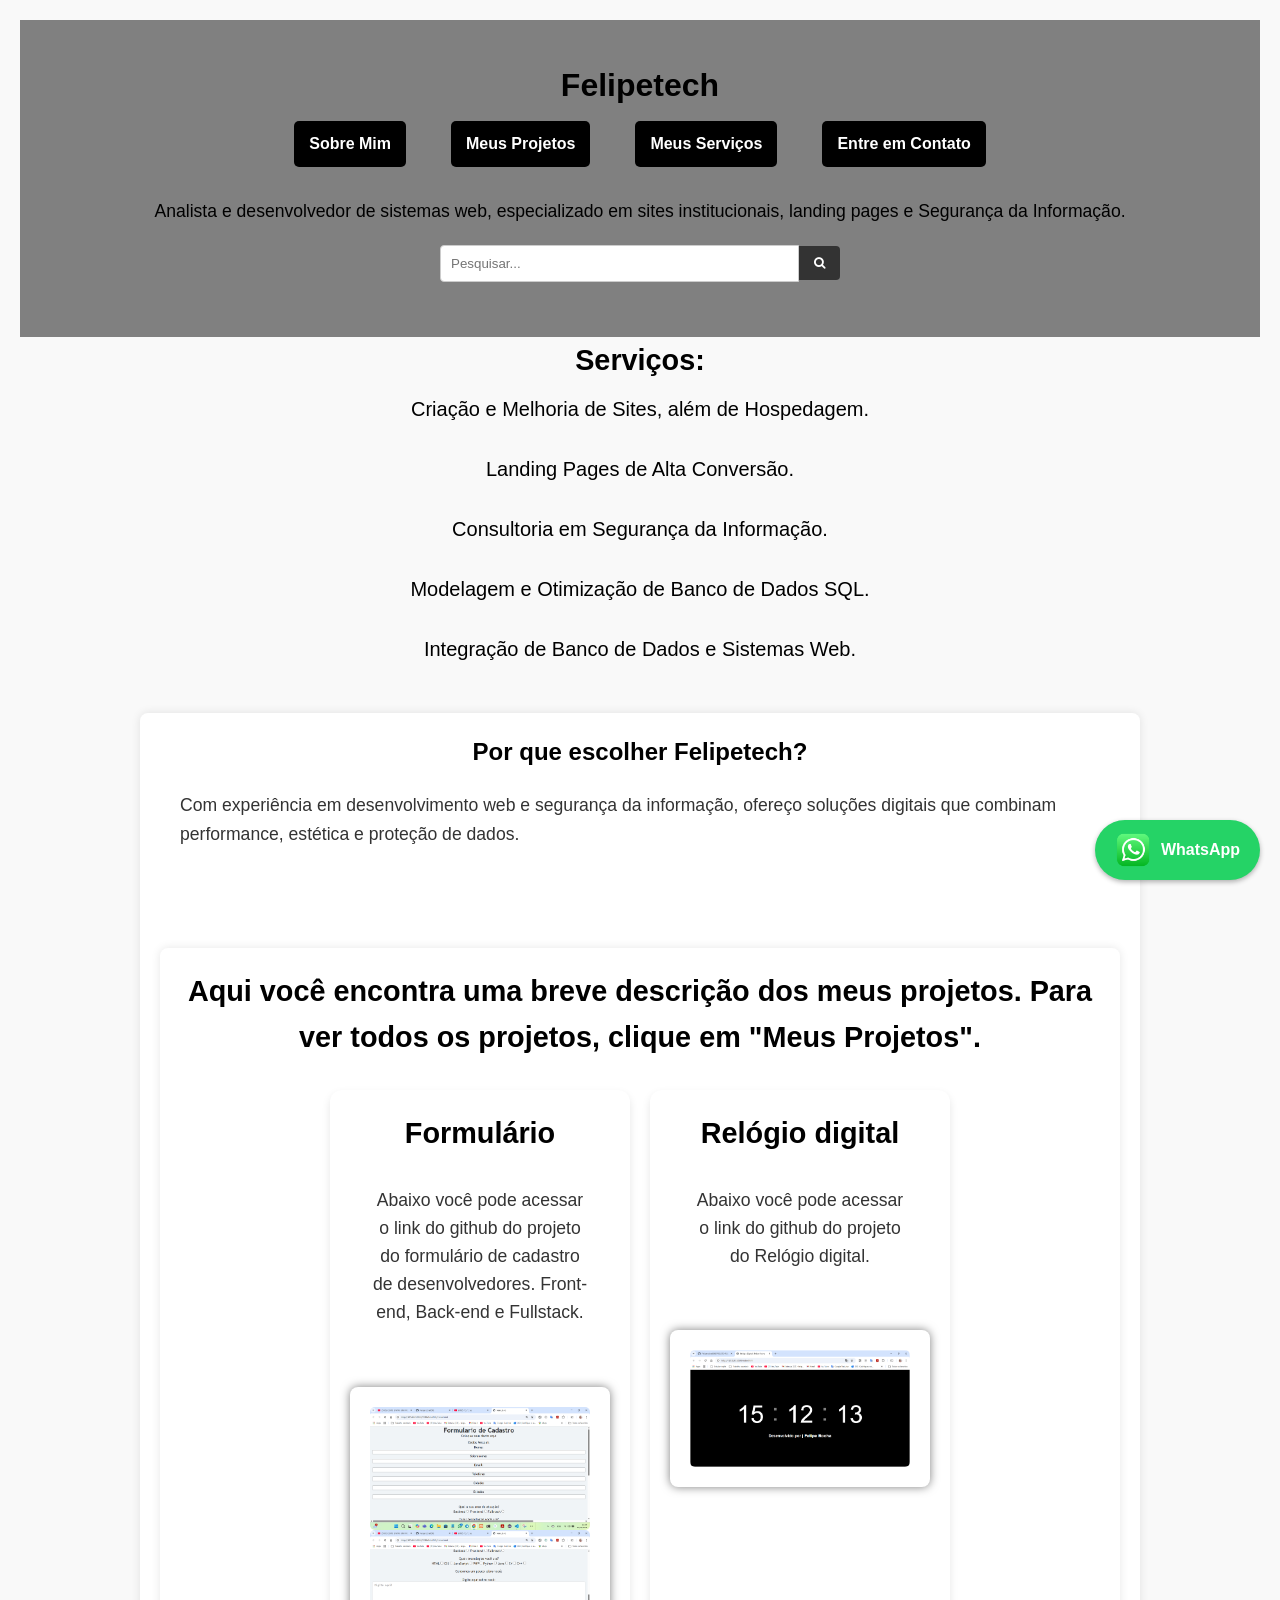
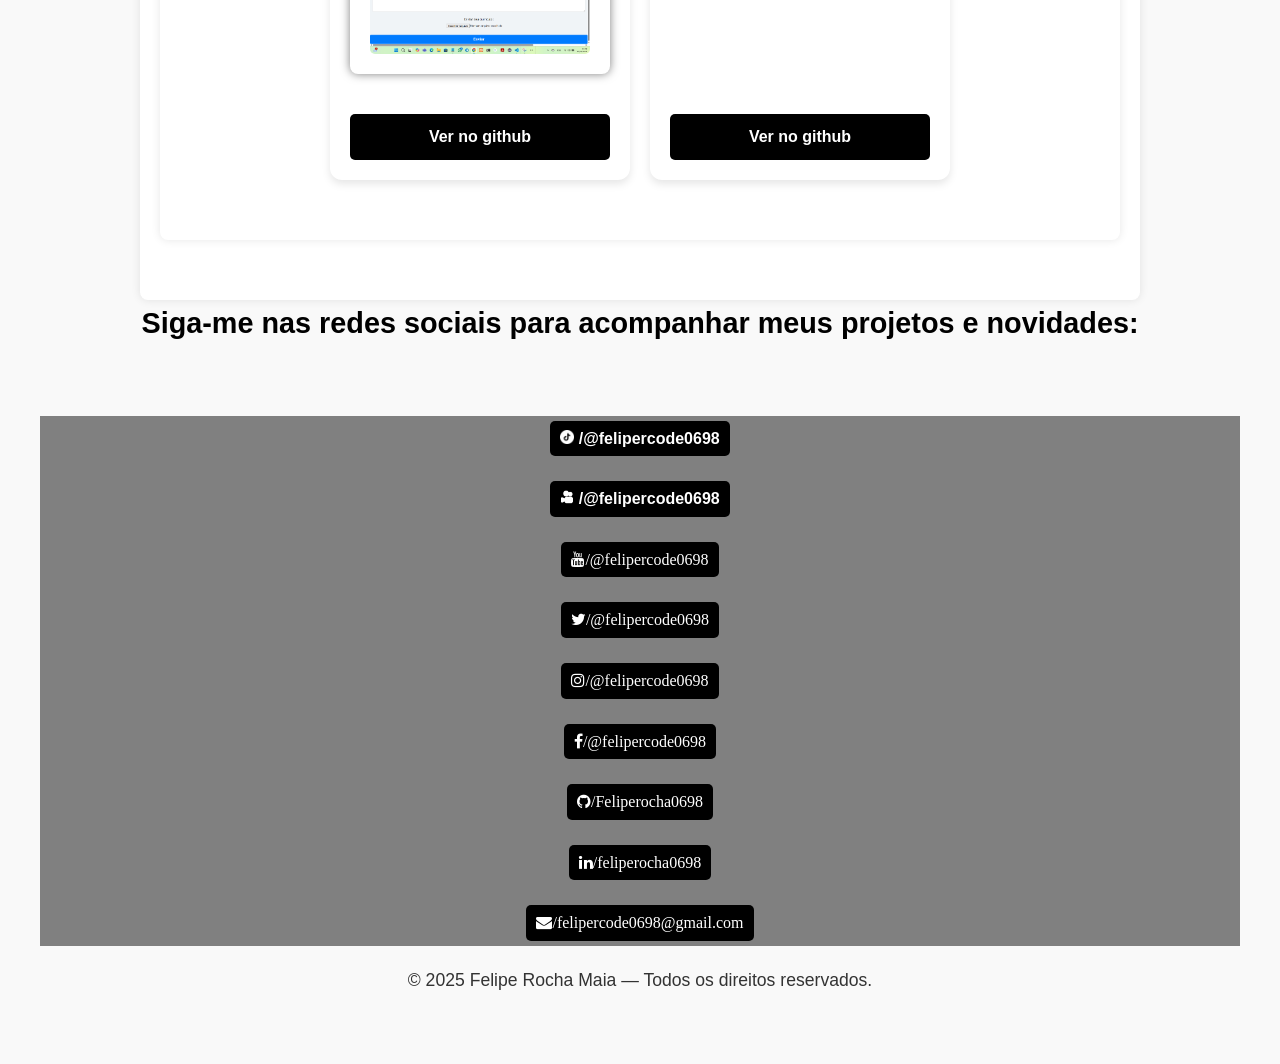
==== index.html @ bf3f74cf "first commit" ====
<!DOCTYPE html>
<html lang="pt-br">
<head>
    <meta charset="UTF-8">
    <meta name="viewport" content="width=device-width, initial-scale=1.0">
    <meta http-equiv="X-UA-Compatible" content="ie=edge">
    <meta name="description" content="Meu nome é Felipe Rocha Maia. Sou graduado em ADS e pós-graduado em segurança da informação, pela Uniasselvi. Aqui você pode entrar em contato comigo de diversas maneiras. Crio a identidade da sua empresa também desenvolvo landing pages para divulgar seus produtos!">
    <meta name="author" content="Felipe Rocha Maia">
    <link rel="stylesheet" href="assets/css/reset.css">
    <link rel="stylesheet" href="assets/css/style.css">
    <link rel="stylesheet" href="assets/css/media_queries.css">
    <link rel="stylesheet" href="https://cdnjs.cloudflare.com/ajax/libs/font-awesome/4.7.0/css/font-awesome.min.css">
    <link rel="stylesheet" href="https://cdn-uicons.flaticon.com/uicons-solid-rounded/css/uicons-solid-rounded.css">
    <title>Página Principal</title>
</head>
<body>
    <header class="header">
        <h1 class="titulo-principal">Felipetech</h1>
        <nav aria-label="menu-navegação" class="menu-navegacao">
            <ul class="lista-navegacao">
                <li class="links-navegacao"><a class="botao-link" href="sobre-mim.html">Sobre Mim</a></li>
                <li class="links-navegacao"><a class="botao-link" href="portfolio.html">Meus Projetos</a></li>
                <li class="links-navegacao"><a class="botao-link" href="servicos.html">Meus Serviços</a></li>
                <li class="links-navegacao"><a class="botao-link" href="contato.html">Entre em Contato</a></li>
            </ul>
        </nav>
        <p class="paragrafo">Analista e desenvolvedor de sistemas web, especializado em sites institucionais, landing pages e Segurança da Informação.</p>
        <form class="barra-pesquisa">
            <input type="text" class="campo-pesquisa" placeholder="Pesquisar...">
            <button type="submit" aria-label="Pesquisar">
                <i class="fa fa-search"></i>
            </button>
        </form>
        <div class="resultados-pesquisa"></div>
    </header>
    <section class="servicos">
        <h2 class="subtitulo">
            Serviços:
        </h2>
        <ul class="lista-servicos">
            <li class="servicos servico1">Criação e Melhoria de Sites, além de Hospedagem.</li>
            <li class="servicos servico2">Landing Pages de Alta Conversão.</li>
            <li class="servicos servico3">Consultoria em Segurança da Informação.</li>
            <li class="servicos servico4">Modelagem e Otimização de Banco de Dados SQL.</li>
            <li class="servicos servico5">Integração de Banco de Dados e Sistemas Web.</li>
        </ul>
    </section>
    <main class="conteudo-principal">
        <section class="destaque">
            <h2 class="subtitulo">
                Por que escolher Felipetech?
            </h2>
            <p class="paragrafo">Com experiência em desenvolvimento web e segurança da informação, ofereço soluções digitais que combinam performance, estética e proteção de dados.</p>
        </section>
        <section class="projetos">
            <h2 class="subtitulo">
                Aqui você encontra uma breve descrição dos meus projetos. Para ver todos os projetos, clique em "Meus Projetos".
            </h2>
            <article class="projeto cartao">
                <h3 class="subtitulo">
                    Formulário
                </h3>
                <p class="paragrafo">
                    Abaixo você pode acessar o link do github do projeto do formulário de cadastro de desenvolvedores. Front-end, Back-end e Fullstack.
                </p>
                <figure class="imagens">
                    <img src="img/FORMULARIO-1.png" alt="Imagem do formulário de cadastro de desenvolvedores">
                    <img src="img/FORMULARIO-2.png" alt="Imagem do formulário de cadastro de desenvolvedores">
                </figure>
                <a class="botao-link" href="https://github.com/Feliperocha0698/projetosfreelancer1/tree/main/FORMULARIO" target="_blank">Ver no github</a>
            </article>
            <article class="projeto cartao">
                <h3 class="subtitulo">
                    Relógio digital
                </h3>
                <p class="paragrafo">
                    Abaixo você pode acessar o link do github do projeto do Relógio digital.
            </p>
            <figure class="imagens">
                <img src="img/RELOGIO-DIGITAL.png" alt="Imagem do Relógio digital">
            </figure>
            <a class="botao-link" href="https://github.com/Feliperocha0698/PROJETO-RELOGIO-DIGITAL" target="_blank">Ver no github</a>
            </article>
        </section>
    </main>
    <section>
        <h3 class="subtitulo">
             Siga-me nas redes sociais para acompanhar meus projetos e novidades:
        </h3>
    </section>
    <footer class="rodape">
        <nav aria-label="Redes Sociais" class="links-rodape">
        <ul class="lista-rodape">
                <li class="links-redes-sociais">
                    <a href="https://www.tiktok.com/@felipercode0698" target="_blank" class="botao-link-rodape">
                        <img src="img/icons/tiktok.png" alt="TikTok" class="icone-tiktok" width="14">
                        /@felipercode0698
                    </a>
                </li>
                <li class="redes">
                    <a href="https://www.kwai.com/@felipercode0698" target="_blank" class="botao-link-rodape">
                    <img src="img/icons/kwai.png" alt="Kwai" class="icone-kwai" width="14">
                        /@felipercode0698
                    </a>
                </li>
                <li class="redes">
                    <a href="https://www.youtube.com/@felipercode0698" target="_blank" class="botao-link-rodape">
                        <i class="fa fa-youtube">/@felipercode0698</i>
                    </a>
                </li>
                <li class="redes">
                    <a href="https://x.com/@felipercode0698" target="_blank" class="botao-link-rodape">
                        <i class="fa fa-twitter">/@felipercode0698</i>
                    </a>
                </li>
                <li class="redes">
                    <a href="https://www.instagram.com/felipercode0698/" target="_blank" class="botao-link-rodape">
                        <i class="fa fa-instagram">/@felipercode0698</i>
                    </a>
                </li>
                <li class="redes">
                    <a href="https://www.facebook.com/felipercode0698" target="_blank" class="botao-link-rodape">
                        <i class="fa fa-facebook">/@felipercode0698</i>
                    </a>
                </li>
                <li class="redes">
                    <a href="https://github.com/Feliperocha0698" target="_blank" class="botao-link-rodape">
                        <i class="fa fa-github">/Feliperocha0698</i>
                    </a>
                </li>
                <li class="redes">
                    <a href="https://www.linkedin.com/in/feliperocha0698/" target="_blank" class="botao-link-rodape">
                        <i class="fa fa-linkedin">/feliperocha0698</i>
                    </a>
                </li>
                <li class="redes">
                    <a href="https://mail.google.com/mail/?view=cm&fs=1&to=felipercode0698@gmail.com" target="_blank" class="botao-link-rodape">
                        <i class="fa fa-envelope">/felipercode0698@gmail.com</i>
                    </a>
                </li>
            </ul>
        </nav>
        <a href="https://wa.me/5571996345224?text=Ol%C3%A1%20Felipe" class="whatsapp-fixo" target="_blank" aria-label="whatsapp" title="Fale comigo no WhatsApp">
            <img src="img/icons/whatsapp.png" alt="WhatsApp" class="icone-whatsapp">
            <span class="texto-whatsapp">WhatsApp</span>
        </a>
        <p class="paragrafo ativo">© 2025 Felipe Rocha Maia — Todos os direitos reservados.</p>
    </footer>
    <script src="./js/script.js"></script>
    <script src="./js/pesquisa.js"></script>
</body>
</html>
---- assets/css/style.css ----
/* CONFIG TIPOGRIA E CORES BASE */
body{
    font-family: 'Segoe UI', sans-serif;
    font-size: 16px;
    line-height: 1.6;
    color: #333;
    background-color: #f9f9f9;
    padding: 20px;
}

/* CONFIG CABEÇALHO */
.header{
    background: gray;
    text-align: center;
    padding: 40px 20px;
    color: black;
}

/* CONFIG TITULO PRINCIPAL */
.titulo-principal{
    font-size: 2.5rem;
    margin-bottom: 10px;
}

/* CONFIG BARRA DE PESQUISA */
.barra-pesquisa{
    display: flex;
    justify-content: center;
    align-items: center;
    max-width: 400px;
    margin: 15px auto;
    position: relative;
}

/* CONFIG CAMPO DE PESQUISA */
.campo-pesquisa{
    flex: 1;
    padding: 10px;
    border: 1px solid #ccc;
    border-radius: 4px 0 0 4px;
    outline: none;
}
.barra-pesquisa button{
    padding: 10px 15px;
    border: none;
    background-color: #333;
    color: white;
    border-radius: 0 4px 4px 0;
    cursor: pointer;
    font-size: 12px;
}
.barra-pesquisa button:hover{
    background-color: #555;
}

/* CONFIG PARAGRÁFO */
.paragrafo{
    font-size: 1.1rem;
    margin: 20px;
}

/* CONFIG MENU NAVEGAÇÃO */
.menu-navegacao{
    margin-bottom: 30px;
}

/* CONFIG LISTA MENU NAVEGAÇÃO */
.lista-navegacao{
    list-style: none;
    display: flex;
    justify-content: center;
    gap: 15px;
    flex-wrap: wrap;
    align-items: center;
}

/* CONFIG BOTÃO LINK */
.botao-link{
    display: block;
    text-align: center;
    text-decoration: none;
    color: white;
    font-weight: bold;
    background-color: black;
    padding: 10px 15px;
    border-radius: 5px;
    transition: background-color 0.3s ease;
}

/* CONFIG BOTÃO LINK HOVER */
.botao-link:hover{
    background-color: yellow;
    color: black;
}

/* CONFIG BOTÃO LINK RODAPE */
.botao-link-rodape{
    display: inline-block;
    text-align: center;
    background-color: black;
    text-decoration: none;
    color: white;
    font-weight: bold;
    padding: 5px 10px;
    border-radius: 5px;
    transition: background-color 0.3s ease;
}
/* CONFIG BOTÃO LINK RODAPE HOVER */
.botao-link-rodape:hover{
    background-color: yellow;
    color: black;
}
/* CONFIG ICONES TIKTOK/KWAI */
.icone-tiktok,
.icone-kwai {
  filter: brightness(0) invert(1);
  transition: filter 0.3s ease;
}

/* CONFIG ICONES TIKTOK/KWAI HOVER */
.botao-link-rodape:hover .icone-tiktok,
.botao-link-rodape:hover .icone-kwai {
  filter: none;
}
/* CONFIG FOOTER */
/* CONFIG CONTEUDO PRINCIPAL */
.conteudo-principal{
    max-width: 1000px;
    margin: 0 auto;
    padding: 20px;
    background-color: white;
    border-radius: 8px;
    box-shadow: 0 0 10px rgba(0, 0, 0, 0.1);
}

/* CONFIG SECOES DE PROJETOS, SERVIÇOS E CONTATO */
.projeto, .servico, .contato{
    margin-bottom: 40px;
}

.projetos{
    display: flex;
    flex-wrap: wrap;
    gap: 20px;
    justify-content: center;
    max-width: 1000px;
    margin: 40px auto;
    padding: 20px;
    background-color: white;
    border-radius: 8px;
    box-shadow: 0 0 10px rgba(0, 0, 0, 0.1);
}

/* CONFIG CARTÃO DE PROJETO */
.cartao{
    display: flex;
    flex-direction: column;
    justify-content: space-between;
    background-color: #fff;
    border-radius: 12px;
    box-shadow: 0 4px 8px rgba(0, 0, 0, 0.1);
    padding: 20px;
    max-width: 300px;
    cursor: pointer;
    flex: 1 1 280px;
    text-align: center;
    transition: transform 0.3s ease;
}

.cartao:hover{
    transform: translateY(-5px);
}

.cartao a{
    margin-top: auto;
}

/* CONFIG IMAGENS */
.imagens{
    display: flex;
    flex-direction: column;
    align-items: center;
    margin: 40px auto;
    max-width: 1000px;
    padding: 20px;
    background-color: white;
    border-radius: 8px;
    box-shadow: 0 0 10px rgba(0, 0, 0, 0.5);
}

.imagens img{
    max-width: 100%;
    height: auto;
    border-radius: 5px;
    display: block;
}

/* CONFIG IMAGENS LEGENDA */
.imagens figcaption{
    font-size: 0.9rem;
    color: #666;
    text-align: center;
}

.imagens img:hover{
    transform: scale(1.02);
    transition: transform 0.3s ease;
}

/* CONFIG MINHA FOTO */
.foto-container{
    display: flex;
    flex-direction: column;
    align-items: center;
    margin: 40px auto;
    padding: 20px;
    background-color: white;
    border-radius: 10px;
    box-shadow: 0 0 10px rgba(0, 0, 0, 0.5);
    max-width: 600px;
}

.foto-perfil{
    width: 200px;
    height: auto;
    border-radius: 50%;
    box-shadow: 0 4px 8px rgba(0, 0, 0, 0.1);
    display: block;
}

.foto-container figcaption{
    margin-top: 15px;
    font-size: 1rem;
    color: #666;
    text-align: center;
}

/* CONFIG SUBTITULOS */
.subtitulo{
    font-size: 1.8rem;
    margin-bottom: 10px;
    color: black;
    text-align: center;
}

/* CONFIG LISTA SERVIÇOS */
.lista-servicos{
    list-style: none;
    padding: 0;
    margin: 0;
    gap: 20px;
    display: flex;
    flex-direction: column;
    align-items: center;
    justify-content: center;
    text-align: center;
}
/* CONFIG LISTA SERVIÇOS LI */
.lista-servicos li{
    margin-bottom: 8px;
    font-size: 1rem;
    color: black;
}

/* CONFIG FORMULARIO DE CONTANTO */
.form-contato{
    display: flex;
    flex-direction: column;
    gap: 15px;
    max-width: 600px;
    margin: 0 auto;
}

/* CONFIG INPUT FORMULARIO CONTATO INPUT, FORM CONTATO, TEXTAREA */
.form-contato input, .form-contato textarea{
    padding: 10px;
    border: 1px solid #ccc;
    border-radius: 5px;
    font-size: 1rem;
    width: 100%;
}

/* CONFIG BOTAO FORMULARIO CONTATO */
.botao-enviar{
    background-color: black;
    color: white;
    padding: 12px 15px;
    border: none;
    border-radius: 5px;
    cursor: pointer;
    transition: background-color 0.3s ease;
    font-size: 1rem;
}

/* BOTAO ENVIAR HOVER */
.botao-enviar:hover{
    background-color: yellow;
    color: black;
}

/* CONFIG RODAPE */
.rodape{
    padding: 0% 20px;
    text-align: center;
    padding: 30px 20px;
    background-color: #f9f9f9;
    color: #333;
    margin-top: 40px;
    font-size: 1rem;
}

/* CONFIG LISTA RODAPE */
.lista-rodape{
    background: gray;
    list-style: none;
    display: flex;
    flex-direction: column;
    justify-content: center;
    gap: 15px;
    flex-wrap: wrap;
    align-items: center;
}

/* CONFIG LISTA RODAPE LI */
.lista-rodape li{
    display: inline;
    margin: 5px 0;
}

/* CONFIG WHATSAPP FIXO */
.whatsapp-fixo{
    position: fixed;
    bottom: 20px;
    right: 20px;
    background-color: #25D366;
    color: white;
    border-radius: 30px;
    height: 60px;
    padding: 0 20px;
    display: flex;
    justify-content: center;
    align-items: center;
    gap: 10px;
    box-shadow: 0 2px 5px rgba(0, 0, 0, 0.3);
    z-index: 1000;
    text-decoration: none;
    font-weight: bold;
    font-size: 16px;
    transition: background-color 0.3s ease;
}

.whatsapp-fixo:hover{
    background-color: green;
    text-decoration: none;
    color: white;
}

.icone-whatsapp{
    width: 36px;
    height: 36px;
}

/* CONFIG LISTA DE HABILIDADES */
.minhas-habilidades{
    max-width: 800px;
    margin: 0 auto;
    padding: 40px 20px;
    text-align: center;
}

.minhas-habilidades .subtitulo{
    font-size: 2rem;
    margin-bottom: 20px;
    color: black;
}

.lista-habilidades{
    list-style: none;
    padding-left: 0;
    margin: 0 auto;
    display: flex;
    gap: 12px;
    flex-direction: column;
    align-items: center;
}

.item-lista{
    background-color: #f0f0f0;
    padding: 12px 20px;
    border-radius: 6px;
    font-size: 1rem;
    width: 100%;
    max-width: 600px;
    box-shadow: 0 0 5px rgba(0, 0, 0, 0.05);
}
/* ANIMAÇÃO AO ROLAR */
.js-ativado .subtitulo,
.js-ativado .paragrafo,
.js-ativado .projeto,
.js-ativado .servico,
.js-ativado .contato,
.js-ativado .foto-container,
.js-ativado .item-lista,
.js-ativado .formulario-contato,
.js-ativado .novos-projetos {
  opacity: 0;
  transform: translateY(30px);
}

.js-ativado .ativo {
  opacity: 1;
  transform: translateY(0);
  transition: all 0.6s ease;
}
---- assets/css/media_queries.css ----
/* === TELAS MUITO PEQUENAS: ATÉ 480PX (CELULARES EM MODO RETRATO) === */
@media only screen and (max-width: 480px) {
  .header {
    padding: 10px;
  }

  .titulo-principal {
    font-size: 20px;
  }

  .menu-navegacao ul {
    display: flex;
    flex-direction: column;
    align-items: center;
    padding: 0;
    margin: 0;
  }
  .menu-navegacao li {
    margin: 5px 0;
    width: 50%;
    text-align: center;
  }
  .conteudo-principal {
    padding: 10px;
  }

  .destaque h2 {
    font-size: 18px;
  }

  .lista-servicos li {
    font-size: 14px;
  }

  .item-lista {
    font-size: 0.95rem;
    width: 100%;
  }

  .foto-perfil {
    width: 120px;
  }

  .imagens img {
    max-width: 100%;
    height: auto;
  }

  .whatsapp-fixo {
    position: fixed;
    bottom: 20px;
    left: 50%;
    transform: translateX(-50%);
    width: 50%;
    max-width: 300px;
    height: auto;
    padding: 10px;
    background-color: #25d366;
    border: none;
    text-align: center;
    z-index: 1000;
  }

  .whatsapp-fixo .icone-whatsapp {
    font-size: 32px;
    height: 30px;
    color: #25d366;

  }

  section {
    margin-bottom: 30px;
  }
}
.lista-rodape{
  flex-direction: column;
  justify-content: center;
  align-items: center;
  gap: 10px;
}

.lista-rodape li{
  display: block;
  margin: 5px 0;
}

/* === TELAS PEQUENAS: 481PX A 768PX (TABLETS EM MODO RETRATO E CELULARES EM MODO PAISAGEM) === */
@media only screen and (min-width: 481px) and (max-width: 768px) {
  .header {
    padding: 20px;
  }

  .titulo-principal {
    font-size: 24px;
  }

  .menu-navegacao ul {
    display: flex;
    flex-direction: column;
    align-items: center;
    padding: 0;
    margin: 0;
  }
  .menu-navegacao li {
    margin: 5px 0;
    width: 50%;
    text-align: center;
  }

  .botao-link{
    display: inline-block;
    padding: 12px 20px;
    font-size: 14px;
    width: 90%;
    max-width: 300px;
    margin: 5px auto;
    border-radius: 8px;
  }

  .conteudo-principal {
    padding: 15px;
  }

  .destaque h2 {
    font-size: 20px;
  }

  .lista-servicos li {
    font-size: 16px;
  }

  .item-lista {
    width: 100%;
  }

  .foto-perfil {
    width: 150px;
  }

  .imagens img {
    max-width: 100%;
    height: auto;
  }

  .whatsapp-fixo {
    bottom: 20px;
    right: 20px;
  }
}
.lista-rodape{
  flex-direction: column;
  justify-content: center;
  align-items: center;
  gap: 10px;
}

.lista-rodape li{
  display: block;
  margin: 5px 0;
}

/* === TELAS MÉDIAS: 769PX A 1024PX (TABLETS EM MODO PAISAGEM E NOTEBOOKS PEQUENOS) === */
@media only screen and (min-width: 769px) and (max-width: 1024px) {
  .header {
    padding: 30px;
  }

  .titulo-principal {
    font-size: 28px;
  }

  .menu-navegacao ul {
    flex-direction: row;
    justify-content: center;
  }

  .menu-navegacao li {
    margin: 0 15px;
  }

  .conteudo-principal {
    padding: 20px;
  }

  .destaque h2 {
    font-size: 22px;
  }

  .lista-servicos li {
    font-size: 18px;
  }

  .item-lista {
    max-width: 90%;
  }

  .imagens {
    max-width: 90%;
  }

  .imagens img {
    max-width: 100%;
    height: auto;
  }
}

/* === TELAS GRANDES: 1025PX EM DIANTE (NOTEBOOKS GRANDES E DESKTOPS) === */
@media only screen and (min-width: 1025px) {
  .header {
    padding: 40px;
  }

  .titulo-principal {
    font-size: 32px;
  }

  .menu-navegacao ul {
    flex-direction: row;
    justify-content: center;
  }

  .menu-navegacao li {
    margin: 0 15px;
  }

  .conteudo-principal {
    padding: 20px;
  }

  .destaque h2 {
    font-size: 24px;
  }

  .lista-servicos li {
    font-size: 20px;
  }

  .item-lista {
    max-width: 600px;
  }

  .imagens {
    max-width: 1000px;
  }

  .imagens img {
    max-width: 100%;
    height: auto;
  }
}

.lista-rodape{
  flex-direction: column;
  justify-content: center;
  align-items: center;
  gap: 15px;
}

.lista-rodape li{
  display: block;
  margin: 5px 0;
}
/* === PADRÃO PARA CONTEÚDO PRINCIPAL === */
.conteudo-principal {
  max-width: 1000px;
  margin: 0 auto;
  padding: 20px;
  display: flex;
  flex-wrap: wrap;
  align-items: center;
  justify-content: center;
}

/* === SEÇÕES === */
section {
  margin-bottom: 40px;
}

/* === WHATSAPP FIXO === */
.whatsapp-fixo {
  position: fixed;
  bottom: 20px;
  right: 20px;
  z-index: 1000;
}

/* === FORMULÁRIO === */
.botao-enviar {
  width: 100%;
  max-width: 300px;
  margin: 0 auto;
  display: block;
}
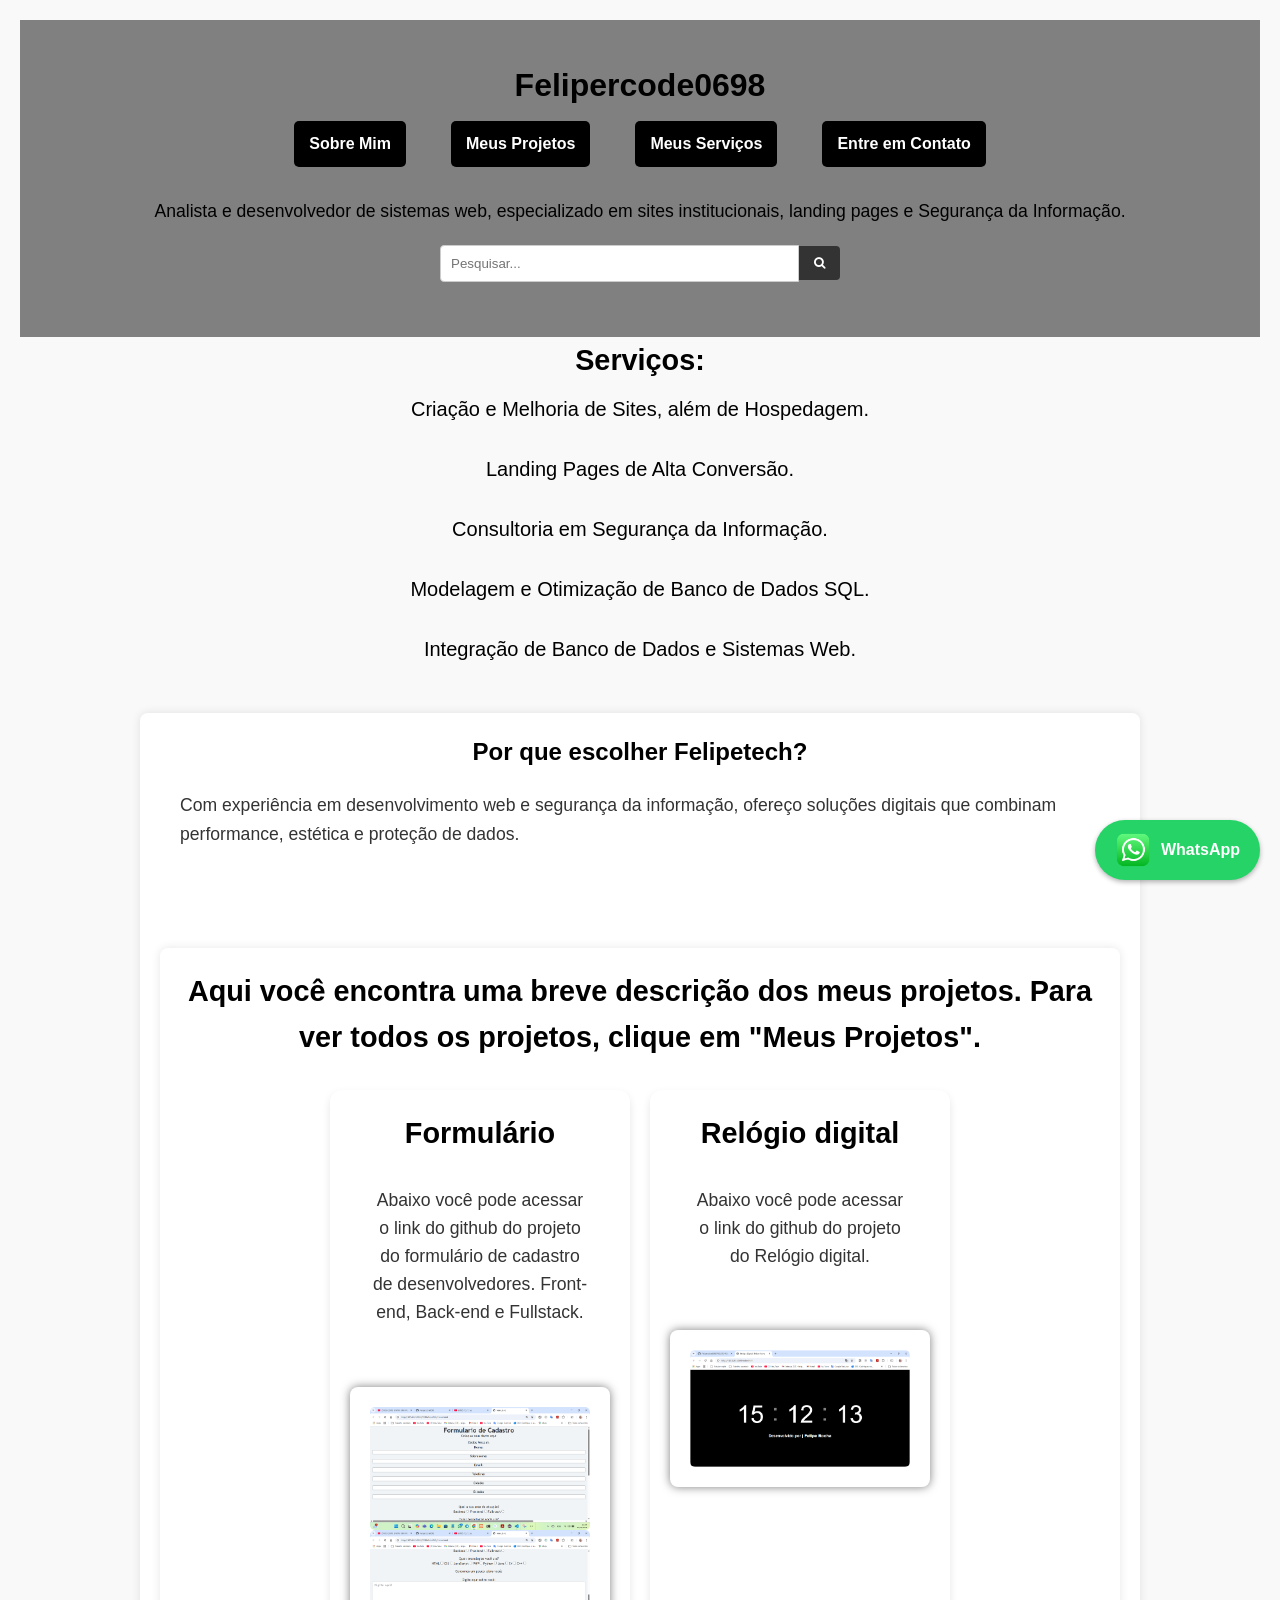
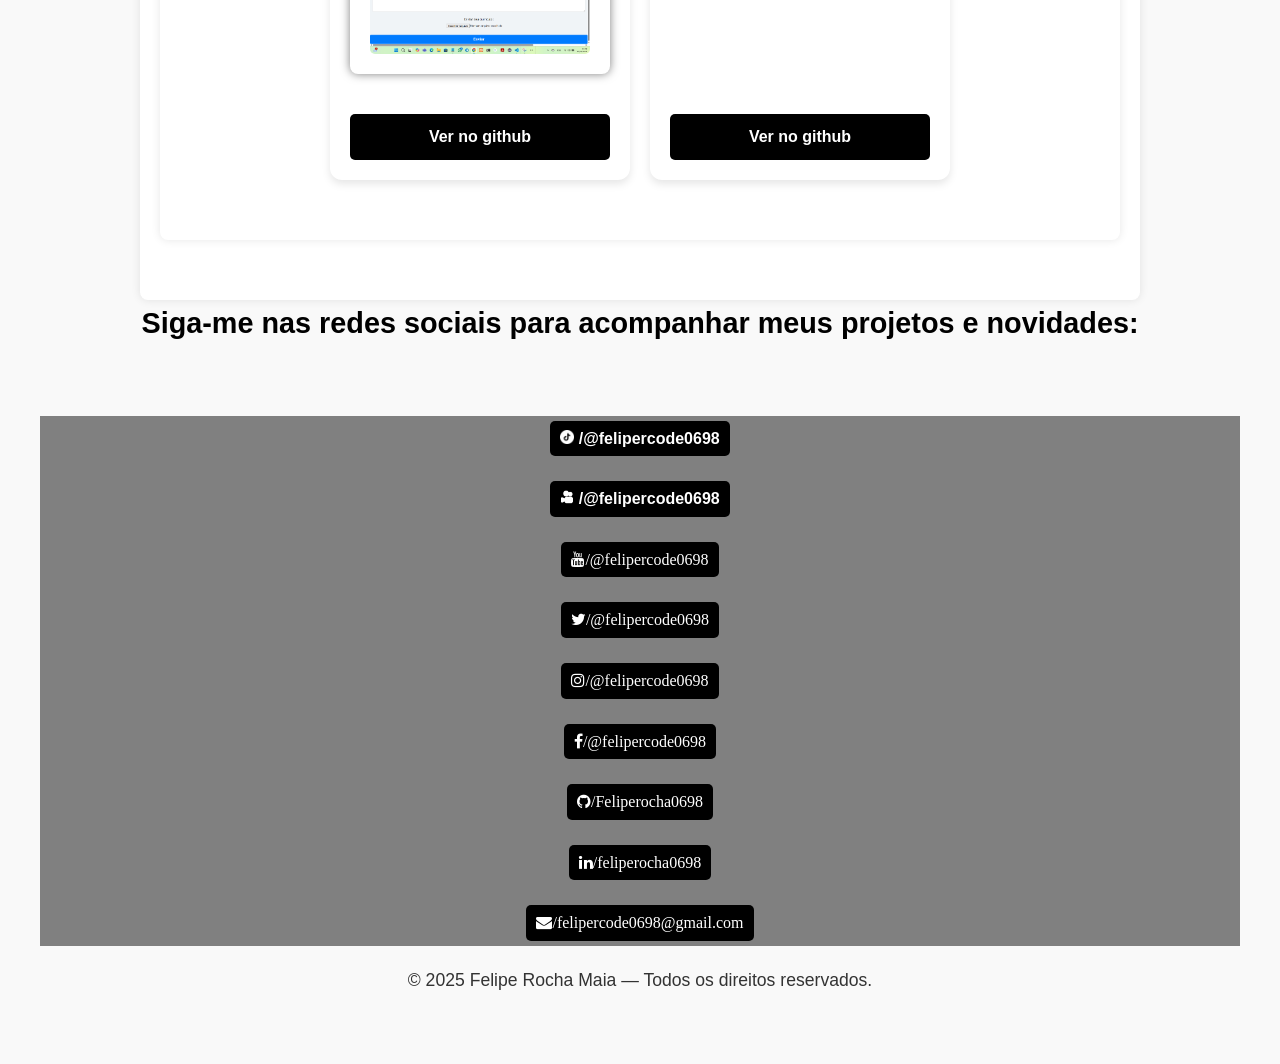
==== commit 066b0463: "Alteração h1 index" ====
--- a/index.html
+++ b/index.html
@@ -15,7 +15,7 @@
 </head>
 <body>
     <header class="header">
-        <h1 class="titulo-principal">Felipetech</h1>
+        <h1 class="titulo-principal">Felipercode0698</h1>
         <nav aria-label="menu-navegação" class="menu-navegacao">
             <ul class="lista-navegacao">
                 <li class="links-navegacao"><a class="botao-link" href="sobre-mim.html">Sobre Mim</a></li>
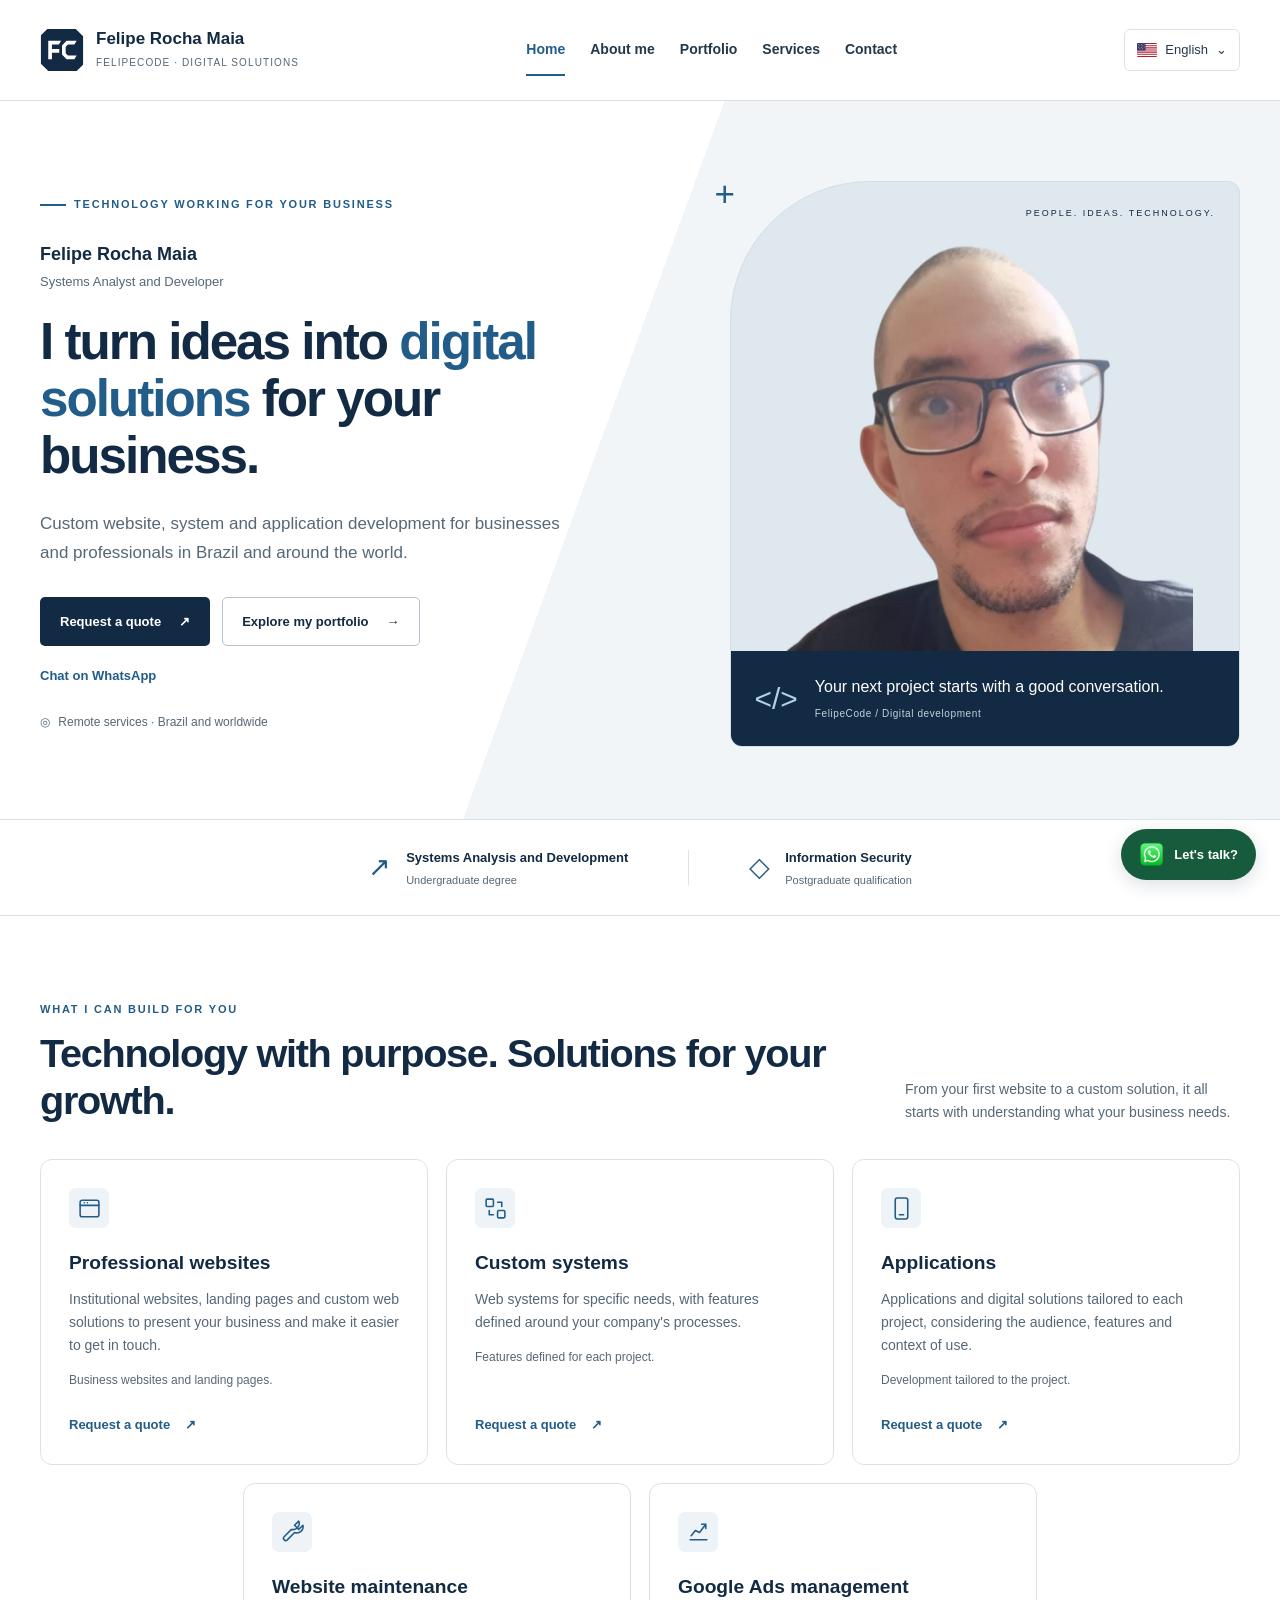
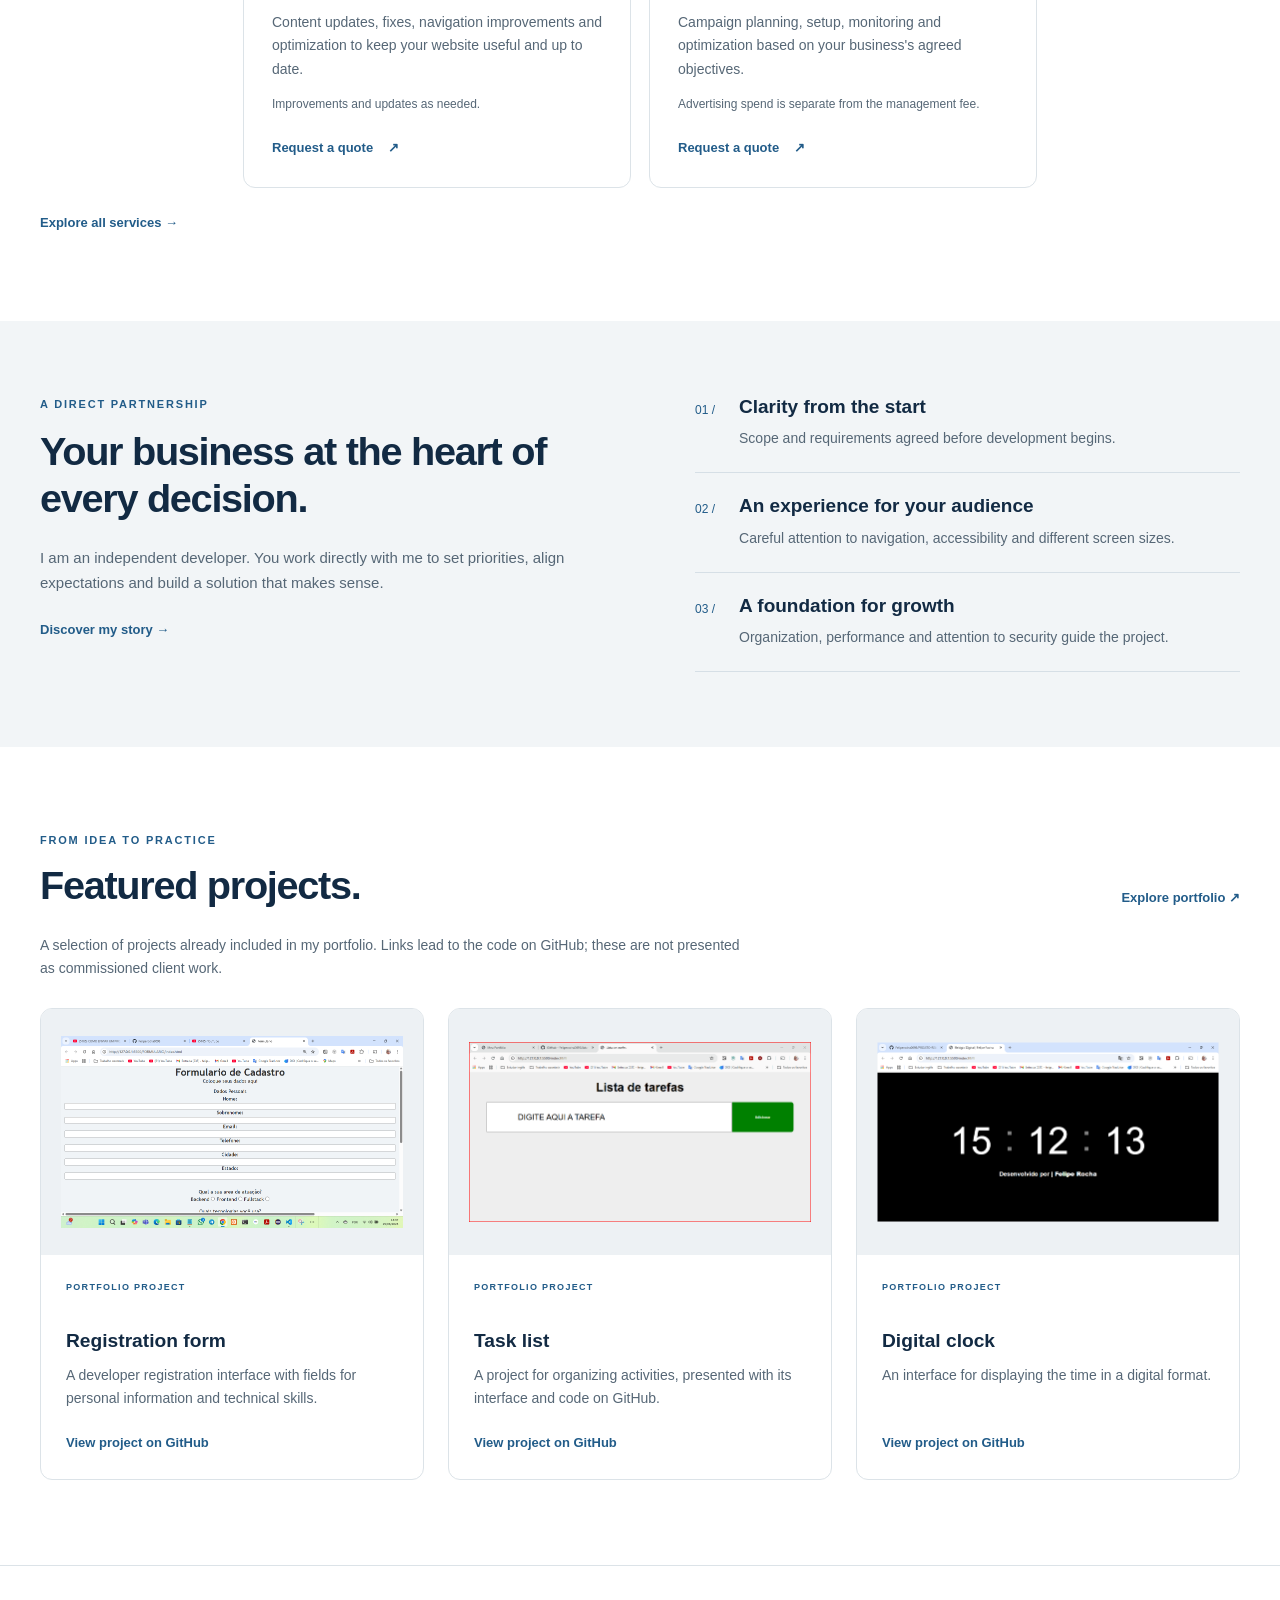
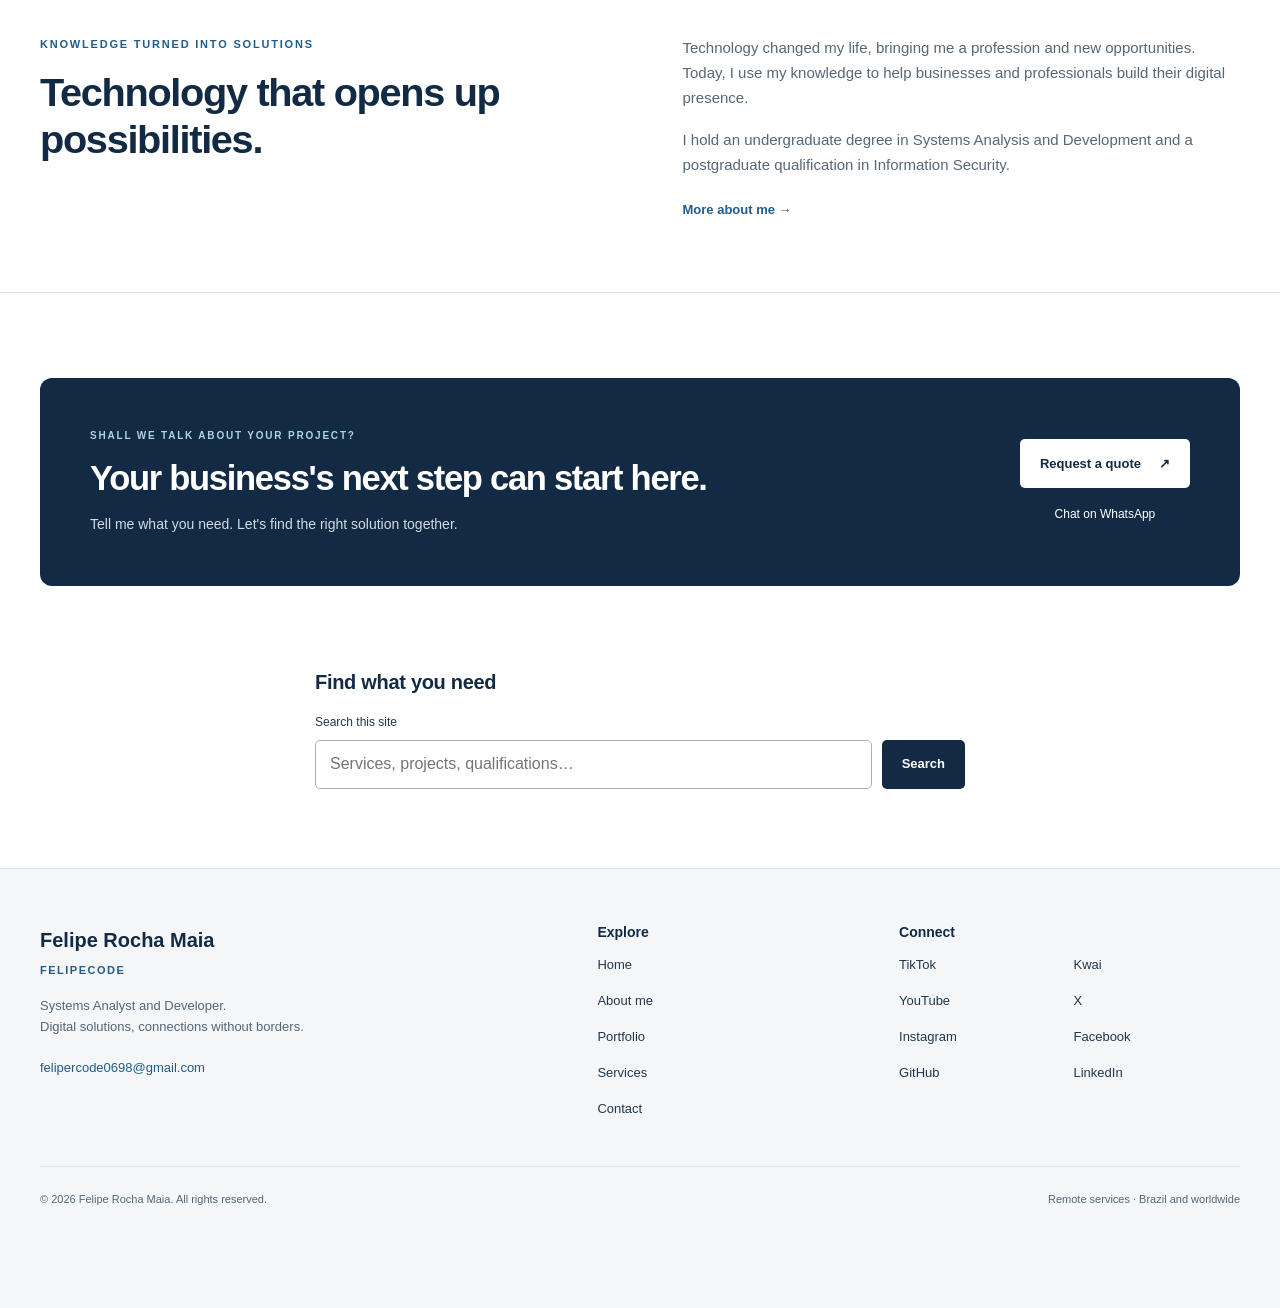
==== commit 9045b7be: "Atualização FelipeCode - Novo logotipo FC, site multilíngue e Web3Forms" ====
--- a/index.html
+++ b/index.html
@@ -1,152 +1,301 @@
 <!DOCTYPE html>
-<html lang="pt-br">
+<html lang="pt-BR">
 <head>
-    <meta charset="UTF-8">
-    <meta name="viewport" content="width=device-width, initial-scale=1.0">
-    <meta http-equiv="X-UA-Compatible" content="ie=edge">
-    <meta name="description" content="Meu nome é Felipe Rocha Maia. Sou graduado em ADS e pós-graduado em segurança da informação, pela Uniasselvi. Aqui você pode entrar em contato comigo de diversas maneiras. Crio a identidade da sua empresa também desenvolvo landing pages para divulgar seus produtos!">
-    <meta name="author" content="Felipe Rocha Maia">
-    <link rel="stylesheet" href="assets/css/reset.css">
-    <link rel="stylesheet" href="assets/css/style.css">
-    <link rel="stylesheet" href="assets/css/media_queries.css">
-    <link rel="stylesheet" href="https://cdnjs.cloudflare.com/ajax/libs/font-awesome/4.7.0/css/font-awesome.min.css">
-    <link rel="stylesheet" href="https://cdn-uicons.flaticon.com/uicons-solid-rounded/css/uicons-solid-rounded.css">
-    <title>Página Principal</title>
+<meta charset="UTF-8">
+<meta name="viewport" content="width=device-width, initial-scale=1">
+<title>Felipe Rocha Maia | Soluções digitais — FelipeCode</title>
+<meta name="description" content="Sites, sistemas e aplicativos personalizados com Felipe Rocha Maia. Atendimento remoto no Brasil e no exterior. Conheça os projetos e solicite um orçamento.">
+<meta name="author" content="Felipe Rocha Maia">
+<meta name="theme-color" content="#122a43">
+<link rel="icon" type="image/svg+xml" href="assets/icons/felipe-code.svg">
+<link rel="canonical" href="https://felipercode0698.com/">
+<link rel="alternate" hreflang="pt-BR" href="https://felipercode0698.com/">
+<link rel="alternate" hreflang="en" href="https://felipercode0698.com/en/index.html">
+<link rel="alternate" hreflang="es" href="https://felipercode0698.com/es/index.html">
+<link rel="alternate" hreflang="x-default" href="https://felipercode0698.com/">
+<meta property="og:type" content="website">
+<meta property="og:locale" content="pt_BR">
+<meta property="og:title" content="Felipe Rocha Maia | Soluções digitais — FelipeCode">
+<meta property="og:description" content="Sites, sistemas e aplicativos personalizados com Felipe Rocha Maia. Atendimento remoto no Brasil e no exterior. Conheça os projetos e solicite um orçamento.">
+<meta property="og:url" content="https://felipercode0698.com/">
+<meta property="og:image" content="https://felipercode0698.com/img/minha-foto.png">
+<meta property="og:image:alt" content="Felipe Rocha Maia">
+<meta name="twitter:card" content="summary">
+<link rel="stylesheet" href="assets/css/home.css?v=fc">
+<link rel="stylesheet" href="assets/css/site.css?v=fc">
+<script type="application/ld+json">{"@context": "https://schema.org", "@graph": [{"@type": "Person", "@id": "https://felipercode0698.com/#felipe", "name": "Felipe Rocha Maia", "url": "https://felipercode0698.com/", "image": "https://felipercode0698.com/img/minha-foto.png", "jobTitle": "Analista e Desenvolvedor de Sistemas", "sameAs": ["https://www.tiktok.com/@felipercode0698", "https://www.kwai.com/@felipercode0698", "https://www.youtube.com/@felipercode0698", "https://x.com/@felipercode0698", "https://www.instagram.com/felipercode0698/", "https://www.facebook.com/felipercode0698", "https://github.com/Feliperocha0698", "https://www.linkedin.com/in/feliperocha0698/"]}, {"@type": "WebSite", "@id": "https://felipercode0698.com/#website", "url": "https://felipercode0698.com/", "name": "Felipe Rocha Maia — FelipeCode", "inLanguage": ["pt-BR", "en", "es"], "publisher": {"@id": "https://felipercode0698.com/#felipe"}}, {"@type": "WebPage", "@id": "https://felipercode0698.com/#page", "url": "https://felipercode0698.com/", "name": "Início | Felipe Rocha Maia", "description": "Sites, sistemas e aplicativos personalizados com Felipe Rocha Maia. Atendimento remoto no Brasil e no exterior. Conheça os projetos e solicite um orçamento.", "inLanguage": "pt-BR", "isPartOf": {"@id": "https://felipercode0698.com/#website"}, "about": {"@id": "https://felipercode0698.com/#felipe"}}]}</script>
+<script id="site-data" type="application/json">{"lang": "pt-BR", "page": 0, "routes": {"pt-BR": "index.html", "en": "en/index.html", "es": "es/index.html"}, "ui": {"skip": "Ir para o conteúdo", "mainNav": "Navegação principal", "footerNav": "Navegação do rodapé", "language": "Escolher idioma", "quote": "Solicitar orçamento", "portfolio": "Conheça meu portfólio", "whatsapp": "Conversar pelo WhatsApp", "remote": "Atendimento remoto · Brasil e exterior", "newTab": " (abre em nova aba)", "explore": "Explore", "connect": "Conecte-se", "rights": "Todos os direitos reservados.", "footerText": "Soluções digitais, conexões sem fronteiras.", "floating": "Vamos conversar?", "searchHeading": "Encontre o que procura", "searchLabel": "Buscar no site", "searchPlaceholder": "Serviços, projetos, formação…", "searchButton": "Pesquisar", "searchEmpty": "Digite um termo para pesquisar.", "searchNone": "Nenhum resultado. Tente serviços, projetos, formação ou contato.", "searchFound": "Páginas encontradas:", "all": "Todos", "code": "Ver projeto no GitHub", "projectType": "Projeto de portfólio", "technologies": "Tecnologias", "noProjects": "Ainda não há projetos publicados nesta categoria.", "filters": "Filtrar projetos por categoria", "filterCount": "Projetos exibidos:", "moreAbout": "Conheça minha trajetória", "allServices": "Conheça todos os serviços", "allProjects": "Explorar portfólio", "learnAbout": "Mais sobre mim", "next": "O próximo passo", "ctaTitle": "O próximo passo do seu negócio pode começar aqui.", "ctaText": "Conte o que você precisa. Vamos avaliar juntos a melhor solução.", "ctaEyebrow": "Vamos conversar sobre o seu projeto?"}, "contact": {"eyebrow": "Uma boa conversa é o primeiro passo", "title": "Vamos falar sobre o seu projeto?", "intro": "Conte sua ideia, o desafio do seu negócio e o que você gostaria de construir. O atendimento pode ser realizado remotamente, no Brasil e no exterior.", "directTitle": "Fale diretamente comigo", "directText": "Enquanto o formulário aguarda configuração, utilize o WhatsApp ou o e-mail para solicitar um orçamento.", "formTitle": "Descreva o que você precisa", "inactive": "Envio ainda não disponível. O formulário aguarda configuração e teste do Web3Forms. Nenhum dado será enviado por ele nesta versão.", "required": "Todos os campos são obrigatórios.", "name": "Nome completo", "email": "E-mail", "phone": "WhatsApp com código do país", "phoneHelp": "Inclua + e o código do país. São aceitos números internacionais.", "service": "Serviço desejado", "choose": "Selecione um serviço", "options": ["Desenvolvimento de sites", "Desenvolvimento de sistemas", "Desenvolvimento de aplicativos", "Manutenção de sites", "Gestão de Google Ads", "Outro serviço"], "description": "Descrição do projeto", "descriptionHelp": "Descreva o objetivo e as funcionalidades desejadas (mínimo de 20 caracteres). Não inclua senhas ou informações confidenciais.", "privacy": "Quando o envio for ativado, os dados informados serão encaminhados pelo Web3Forms para responder à sua solicitação. Nesta versão, não são enviados nem armazenados pelo site.", "submit": "Validar solicitação (envio indisponível)", "send": "Enviar solicitação", "sending": "Enviando…", "validInactive": "Os campos foram validados. Nenhum dado foi enviado: o Web3Forms ainda não está configurado. Entre em contato pelo WhatsApp ou e-mail.", "invalid": "Revise os campos indicados antes de continuar.", "nameError": "Informe seu nome completo.", "emailError": "Informe um endereço de e-mail válido.", "phoneError": "Informe um número internacional com + e de 7 a 15 dígitos.", "serviceError": "Selecione o serviço desejado.", "descriptionError": "Descreva o projeto com pelo menos 20 caracteres.", "success": "O Web3Forms aceitou sua solicitação. Obrigado pelo contato.", "failure": "Não foi possível confirmar o envio. Tente novamente mais tarde ou utilize o WhatsApp ou e-mail.", "spam": "Não foi possível enviar esta solicitação. Utilize um dos canais de contato.", "nojs": "Ative o JavaScript para validar o formulário. Você também pode entrar em contato por WhatsApp ou e-mail.", "ready": "O envio utiliza Web3Forms. Você também pode entrar em contato diretamente por WhatsApp ou e-mail.", "privacyActive": "Os dados deste formulário serão encaminhados pelo Web3Forms para responder à sua solicitação. Não inclua dados sensíveis.", "directActive": "Utilize o formulário, o WhatsApp ou o e-mail para conversar sobre o seu projeto.", "honeypot": "Deixe este campo vazio"}, "search": [{"title": "Início", "url": "index.html", "terms": "Início Sites, sistemas e aplicativos personalizados com Felipe Rocha Maia. Atendimento remoto no Brasil e no exterior. Conheça os projetos e solicite um orçamento."}, {"title": "Sobre mim", "url": "sobre-mim.html", "terms": "Sobre mim Conheça Felipe Rocha Maia, sua trajetória, formação em Análise e Desenvolvimento de Sistemas e pós-graduação em Segurança da Informação. Análise e Desenvolvimento de Sistemas Segurança da Informação"}, {"title": "Portfólio", "url": "portfolio.html", "terms": "Portfólio Explore os projetos de portfólio de Felipe Rocha Maia: formulário de cadastro, lista de tarefas e relógio digital, com links para o código no GitHub. Formulário de cadastro Interface de cadastro de desenvolvedores com campos para informações pessoais e habilidades técnicas. Lista de tarefas Projeto para organização de atividades, apresentado com sua interface e código no GitHub. Relógio digital Uma interface para apresentação da hora em formato digital."}, {"title": "Serviços", "url": "servicos.html", "terms": "Serviços Sites, sistemas, aplicativos, manutenção de sites e gestão de Google Ads. Soluções personalizadas com Felipe Rocha Maia e orçamento conforme o projeto. Sites profissionais Sistemas personalizados Aplicativos Manutenção de sites Gestão de Google Ads"}, {"title": "Contato", "url": "contato.html", "terms": "Contato Converse com Felipe Rocha Maia sobre seu projeto. Atendimento remoto, contato por WhatsApp e e-mail e formulário de orçamento em preparação."}]}</script>
+<script src="js/home.js" defer></script>
+
 </head>
 <body>
-    <header class="header">
-        <h1 class="titulo-principal">Felipercode0698</h1>
-        <nav aria-label="menu-navegação" class="menu-navegacao">
-            <ul class="lista-navegacao">
-                <li class="links-navegacao"><a class="botao-link" href="sobre-mim.html">Sobre Mim</a></li>
-                <li class="links-navegacao"><a class="botao-link" href="portfolio.html">Meus Projetos</a></li>
-                <li class="links-navegacao"><a class="botao-link" href="servicos.html">Meus Serviços</a></li>
-                <li class="links-navegacao"><a class="botao-link" href="contato.html">Entre em Contato</a></li>
-            </ul>
-        </nav>
-        <p class="paragrafo">Analista e desenvolvedor de sistemas web, especializado em sites institucionais, landing pages e Segurança da Informação.</p>
-        <form class="barra-pesquisa">
-            <input type="text" class="campo-pesquisa" placeholder="Pesquisar...">
-            <button type="submit" aria-label="Pesquisar">
-                <i class="fa fa-search"></i>
-            </button>
-        </form>
-        <div class="resultados-pesquisa"></div>
-    </header>
-    <section class="servicos">
-        <h2 class="subtitulo">
-            Serviços:
-        </h2>
-        <ul class="lista-servicos">
-            <li class="servicos servico1">Criação e Melhoria de Sites, além de Hospedagem.</li>
-            <li class="servicos servico2">Landing Pages de Alta Conversão.</li>
-            <li class="servicos servico3">Consultoria em Segurança da Informação.</li>
-            <li class="servicos servico4">Modelagem e Otimização de Banco de Dados SQL.</li>
-            <li class="servicos servico5">Integração de Banco de Dados e Sistemas Web.</li>
-        </ul>
-    </section>
-    <main class="conteudo-principal">
-        <section class="destaque">
-            <h2 class="subtitulo">
-                Por que escolher Felipetech?
-            </h2>
-            <p class="paragrafo">Com experiência em desenvolvimento web e segurança da informação, ofereço soluções digitais que combinam performance, estética e proteção de dados.</p>
-        </section>
-        <section class="projetos">
-            <h2 class="subtitulo">
-                Aqui você encontra uma breve descrição dos meus projetos. Para ver todos os projetos, clique em "Meus Projetos".
-            </h2>
-            <article class="projeto cartao">
-                <h3 class="subtitulo">
-                    Formulário
-                </h3>
-                <p class="paragrafo">
-                    Abaixo você pode acessar o link do github do projeto do formulário de cadastro de desenvolvedores. Front-end, Back-end e Fullstack.
-                </p>
-                <figure class="imagens">
-                    <img src="img/FORMULARIO-1.png" alt="Imagem do formulário de cadastro de desenvolvedores">
-                    <img src="img/FORMULARIO-2.png" alt="Imagem do formulário de cadastro de desenvolvedores">
-                </figure>
-                <a class="botao-link" href="https://github.com/Feliperocha0698/projetosfreelancer1/tree/main/FORMULARIO" target="_blank">Ver no github</a>
-            </article>
-            <article class="projeto cartao">
-                <h3 class="subtitulo">
-                    Relógio digital
-                </h3>
-                <p class="paragrafo">
-                    Abaixo você pode acessar o link do github do projeto do Relógio digital.
-            </p>
-            <figure class="imagens">
-                <img src="img/RELOGIO-DIGITAL.png" alt="Imagem do Relógio digital">
-            </figure>
-            <a class="botao-link" href="https://github.com/Feliperocha0698/PROJETO-RELOGIO-DIGITAL" target="_blank">Ver no github</a>
-            </article>
-        </section>
-    </main>
-    <section>
-        <h3 class="subtitulo">
-             Siga-me nas redes sociais para acompanhar meus projetos e novidades:
-        </h3>
-    </section>
-    <footer class="rodape">
-        <nav aria-label="Redes Sociais" class="links-rodape">
-        <ul class="lista-rodape">
-                <li class="links-redes-sociais">
-                    <a href="https://www.tiktok.com/@felipercode0698" target="_blank" class="botao-link-rodape">
-                        <img src="img/icons/tiktok.png" alt="TikTok" class="icone-tiktok" width="14">
-                        /@felipercode0698
-                    </a>
-                </li>
-                <li class="redes">
-                    <a href="https://www.kwai.com/@felipercode0698" target="_blank" class="botao-link-rodape">
-                    <img src="img/icons/kwai.png" alt="Kwai" class="icone-kwai" width="14">
-                        /@felipercode0698
-                    </a>
-                </li>
-                <li class="redes">
-                    <a href="https://www.youtube.com/@felipercode0698" target="_blank" class="botao-link-rodape">
-                        <i class="fa fa-youtube">/@felipercode0698</i>
-                    </a>
-                </li>
-                <li class="redes">
-                    <a href="https://x.com/@felipercode0698" target="_blank" class="botao-link-rodape">
-                        <i class="fa fa-twitter">/@felipercode0698</i>
-                    </a>
-                </li>
-                <li class="redes">
-                    <a href="https://www.instagram.com/felipercode0698/" target="_blank" class="botao-link-rodape">
-                        <i class="fa fa-instagram">/@felipercode0698</i>
-                    </a>
-                </li>
-                <li class="redes">
-                    <a href="https://www.facebook.com/felipercode0698" target="_blank" class="botao-link-rodape">
-                        <i class="fa fa-facebook">/@felipercode0698</i>
-                    </a>
-                </li>
-                <li class="redes">
-                    <a href="https://github.com/Feliperocha0698" target="_blank" class="botao-link-rodape">
-                        <i class="fa fa-github">/Feliperocha0698</i>
-                    </a>
-                </li>
-                <li class="redes">
-                    <a href="https://www.linkedin.com/in/feliperocha0698/" target="_blank" class="botao-link-rodape">
-                        <i class="fa fa-linkedin">/feliperocha0698</i>
-                    </a>
-                </li>
-                <li class="redes">
-                    <a href="https://mail.google.com/mail/?view=cm&fs=1&to=felipercode0698@gmail.com" target="_blank" class="botao-link-rodape">
-                        <i class="fa fa-envelope">/felipercode0698@gmail.com</i>
-                    </a>
-                </li>
-            </ul>
-        </nav>
-        <a href="https://wa.me/5571996345224?text=Ol%C3%A1%20Felipe" class="whatsapp-fixo" target="_blank" aria-label="whatsapp" title="Fale comigo no WhatsApp">
-            <img src="img/icons/whatsapp.png" alt="WhatsApp" class="icone-whatsapp">
-            <span class="texto-whatsapp">WhatsApp</span>
-        </a>
-        <p class="paragrafo ativo">© 2025 Felipe Rocha Maia — Todos os direitos reservados.</p>
-    </footer>
-    <script src="./js/script.js"></script>
-    <script src="./js/pesquisa.js"></script>
+<a class="skip-link" href="#conteudo">Ir para o conteúdo</a>
+
+<header class="site-header">
+<div class="container header-inner"><a class="brand" href="index.html" aria-label="Felipe Rocha Maia — Início"><img class="brand-mark" src="assets/icons/felipe-code.svg" alt="" width="44" height="48"><span><strong>Felipe Rocha Maia</strong><span class="brand-sub">FelipeCode · Soluções digitais</span></span></a>
+<nav class="primary-nav" aria-label="Navegação principal"><a href="index.html" aria-current="page">Início</a><a href="sobre-mim.html">Sobre mim</a><a href="portfolio.html">Portfólio</a><a href="servicos.html">Serviços</a><a href="contato.html">Contato</a>
+</nav>
+<details class="language-picker">
+<summary aria-label="Escolher idioma"><img class="language-flag" src="assets/icons/br.svg" width="20" height="14" alt="" aria-hidden="true"> Português <span aria-hidden="true">⌄</span>
+</summary>
+<nav class="language-panel" aria-label="Escolher idioma"><a href="index.html?lang=pt-BR" data-language="pt-BR" lang="pt-BR" hreflang="pt-BR" aria-current="true"><img class="language-flag" src="assets/icons/br.svg" width="20" height="14" alt="" aria-hidden="true"> Português</a><a href="en/index.html?lang=en" data-language="en" lang="en" hreflang="en"><img class="language-flag" src="assets/icons/us.svg" width="20" height="14" alt="" aria-hidden="true"> English</a><a href="es/index.html?lang=es" data-language="es" lang="es" hreflang="es"><img class="language-flag" src="assets/icons/es.svg" width="20" height="14" alt="" aria-hidden="true"> Español</a>
+</nav>
+</details>
+</div>
+</header>
+
+<main id="conteudo" tabindex="-1">
+<section class="hero">
+<div class="container hero-grid">
+<div class="hero-copy">
+<p class="eyebrow"><span class="short-line" aria-hidden="true"></span>Tecnologia a serviço do seu negócio
+</p>
+<p class="professional-name">Felipe Rocha Maia
+</p>
+<p class="professional-title">Analista e Desenvolvedor de Sistemas
+</p>
+<h1>Transformo ideias em <span>soluções digitais</span> para o seu negócio.
+</h1>
+<p class="hero-description">Desenvolvimento de sites, sistemas e aplicativos personalizados para empresas e profissionais no Brasil e no exterior.
+</p>
+<div class="hero-actions"><a class="button primary" href="contato.html">Solicitar orçamento <span aria-hidden="true">↗</span></a><a class="button secondary" href="portfolio.html">Conheça meu portfólio <span aria-hidden="true">→</span></a>
+</div><a class="hero-whatsapp" href="https://wa.me/5571996345224?text=Ol%C3%A1%20Felipe" target="_blank" rel="noopener noreferrer">Conversar pelo WhatsApp<span class="sr-only"> (abre em nova aba)</span></a>
+<p class="remote-note"><span aria-hidden="true">◎</span> Atendimento remoto · Brasil e exterior
+</p>
+</div>
+<div class="portrait-wrap">
+<div class="portrait-frame"><span class="portrait-label">PESSOAS. IDEIAS. TECNOLOGIA.</span><img class="portrait" src="img/minha-foto.png" alt="Felipe Rocha Maia — Analista e Desenvolvedor de Sistemas" width="480" height="480" fetchpriority="high">
+<div class="portrait-caption"><span class="caption-mark" aria-hidden="true">&lt;/&gt;</span>
+<div><strong>Seu próximo projeto começa com uma boa conversa.</strong><span>FelipeCode / Desenvolvimento digital</span>
+</div>
+</div>
+</div><span class="portrait-corner" aria-hidden="true">+</span>
+</div>
+</div>
+</section>
+
+<div class="qualification-strip">
+<div class="container qualification-inner">
+<p><span aria-hidden="true">↗</span><strong>Análise e Desenvolvimento de Sistemas</strong><span>Graduação</span>
+</p><span class="strip-divider" aria-hidden="true"></span>
+<p><span aria-hidden="true">◇</span><strong>Segurança da Informação</strong><span>Pós-graduação</span>
+</p>
+</div>
+</div>
+
+<section class="section container">
+<div class="section-heading">
+<div>
+<p class="eyebrow">O que posso desenvolver para você
+</p>
+<h2>Tecnologia com propósito. Soluções para o seu crescimento.
+</h2>
+</div>
+<p>Do primeiro site a uma solução personalizada, o ponto de partida é entender o que o seu negócio precisa.
+</p>
+</div>
+<div class="services-grid">
+<article class="service-card"><span class="service-icon"><svg viewBox="0 0 24 24" fill="none" stroke="currentColor" stroke-width="1.5" stroke-linecap="round" stroke-linejoin="round" aria-hidden="true"><rect x="3" y="4" width="18" height="16" rx="2"/><path d="M3 9h18M7 6.5h.01M10 6.5h.01"/></svg></span>
+<h3>Sites profissionais
+</h3>
+<p>Criação de sites institucionais, landing pages e soluções web personalizadas para apresentar seu negócio e facilitar o contato.
+</p>
+<p class="service-detail">Sites institucionais e landing pages.
+</p><a class="text-link" href="contato.html?service=0">Solicitar orçamento <span aria-hidden="true">↗</span></a>
+</article>
+<article class="service-card"><span class="service-icon"><svg viewBox="0 0 24 24" fill="none" stroke="currentColor" stroke-width="1.5" stroke-linecap="round" stroke-linejoin="round" aria-hidden="true"><rect x="3" y="3" width="7" height="7" rx="1"/><rect x="14" y="14" width="7" height="7" rx="1"/><path d="M14 6h4v4M6 14v4h4"/></svg></span>
+<h3>Sistemas personalizados
+</h3>
+<p>Desenvolvimento de sistemas web para necessidades específicas, com funcionalidades definidas a partir dos processos da sua empresa.
+</p>
+<p class="service-detail">Funcionalidades definidas para cada projeto.
+</p><a class="text-link" href="contato.html?service=1">Solicitar orçamento <span aria-hidden="true">↗</span></a>
+</article>
+<article class="service-card"><span class="service-icon"><svg viewBox="0 0 24 24" fill="none" stroke="currentColor" stroke-width="1.5" stroke-linecap="round" stroke-linejoin="round" aria-hidden="true"><rect x="6" y="2" width="12" height="20" rx="2"/><path d="M10 18h4"/></svg></span>
+<h3>Aplicativos
+</h3>
+<p>Criação de aplicativos e soluções digitais conforme as necessidades de cada projeto, considerando o público, as funcionalidades e o contexto de uso.
+</p>
+<p class="service-detail">Desenvolvimento conforme o projeto.
+</p><a class="text-link" href="contato.html?service=2">Solicitar orçamento <span aria-hidden="true">↗</span></a>
+</article>
+<article class="service-card"><span class="service-icon"><svg viewBox="0 0 24 24" fill="none" stroke="currentColor" stroke-width="1.5" stroke-linecap="round" stroke-linejoin="round" aria-hidden="true"><path d="m14 6 4-4a6 6 0 0 1-7 8L4 17a2 2 0 0 0 3 3l7-7a6 6 0 0 0 8-7l-4 4Z"/></svg></span>
+<h3>Manutenção de sites
+</h3>
+<p>Atualização de conteúdo, correções, melhorias de navegação e otimização para manter seu site útil e atualizado.
+</p>
+<p class="service-detail">Melhorias e atualizações conforme a necessidade.
+</p><a class="text-link" href="contato.html?service=3">Solicitar orçamento <span aria-hidden="true">↗</span></a>
+</article>
+<article class="service-card"><span class="service-icon"><svg viewBox="0 0 24 24" fill="none" stroke="currentColor" stroke-width="1.5" stroke-linecap="round" stroke-linejoin="round" aria-hidden="true"><path d="M4 20h16M5 16l4-5 4 2 6-8M15 5h4v4"/></svg></span>
+<h3>Gestão de Google Ads
+</h3>
+<p>Planejamento, configuração, acompanhamento e otimização de campanhas de Google Ads conforme os objetivos definidos para o negócio.
+</p>
+<p class="service-detail">O investimento em anúncios é separado do valor cobrado pela gestão.
+</p><a class="text-link" href="contato.html?service=4">Solicitar orçamento <span aria-hidden="true">↗</span></a>
+</article>
+</div><a class="text-link section-link" href="servicos.html">Conheça todos os serviços →</a>
+</section>
+
+<section class="benefits-section">
+<div class="container benefits-grid">
+<div>
+<p class="eyebrow">Uma parceria direta
+</p>
+<h2>Seu negócio no centro de cada decisão.
+</h2>
+<p>Sou desenvolvedor independente. Você conversa diretamente comigo para definir prioridades, alinhar expectativas e construir uma solução que faça sentido.
+</p><a class="text-link" href="sobre-mim.html">Conheça minha trajetória →</a>
+</div>
+<div class="benefit-list">
+<article><span aria-hidden="true">01 /</span>
+<div>
+<h3>Clareza desde o início
+</h3>
+<p>Escopo e necessidades alinhados antes do desenvolvimento.
+</p>
+</div>
+</article>
+<article><span aria-hidden="true">02 /</span>
+<div>
+<h3>Experiência para o seu público
+</h3>
+<p>Atenção à navegação, à acessibilidade e ao uso em diferentes telas.
+</p>
+</div>
+</article>
+<article><span aria-hidden="true">03 /</span>
+<div>
+<h3>Uma base para evoluir
+</h3>
+<p>Organização, desempenho e cuidado com a segurança orientam o projeto.
+</p>
+</div>
+</article>
+</div>
+</div>
+</section>
+
+<section class="section container">
+<div class="section-heading">
+<div>
+<p class="eyebrow">Da ideia à prática
+</p>
+<h2>Projetos em destaque.
+</h2>
+</div><a class="text-link" href="portfolio.html">Explorar portfólio ↗</a>
+</div>
+<p class="projects-intro">Uma seleção dos projetos já apresentados no meu portfólio. Os links levam ao código no GitHub; não representam trabalhos contratados por clientes.
+</p>
+<div class="projects-grid" id="project-grid">
+<article class="project-card" data-category="other">
+<div class="project-image"><img src="img/FORMULARIO-1.png" alt="Tela do formulário de cadastro de desenvolvedores" loading="lazy" width="640" height="400">
+</div>
+<div class="project-body">
+<p class="eyebrow">Projeto de portfólio
+</p>
+<h3>Formulário de cadastro
+</h3>
+<p>Interface de cadastro de desenvolvedores com campos para informações pessoais e habilidades técnicas.
+</p><a class="text-link" href="https://github.com/Feliperocha0698/projetosfreelancer1/tree/main/FORMULARIO" target="_blank" rel="noopener noreferrer">Ver projeto no GitHub<span class="sr-only"> (abre em nova aba)</span></a>
+</div>
+</article>
+<article class="project-card" data-category="web">
+<div class="project-image"><img src="img/LISTA-DE-TAREFAS.png" alt="Interface do projeto de lista de tarefas" loading="lazy" width="640" height="400">
+</div>
+<div class="project-body">
+<p class="eyebrow">Projeto de portfólio
+</p>
+<h3>Lista de tarefas
+</h3>
+<p>Projeto para organização de atividades, apresentado com sua interface e código no GitHub.
+</p><a class="text-link" href="https://github.com/Feliperocha0698/lista-de-tarefas" target="_blank" rel="noopener noreferrer">Ver projeto no GitHub<span class="sr-only"> (abre em nova aba)</span></a>
+</div>
+</article>
+<article class="project-card" data-category="other">
+<div class="project-image"><img src="img/RELOGIO-DIGITAL.png" alt="Interface do projeto de relógio digital" loading="lazy" width="640" height="400">
+</div>
+<div class="project-body">
+<p class="eyebrow">Projeto de portfólio
+</p>
+<h3>Relógio digital
+</h3>
+<p>Uma interface para apresentação da hora em formato digital.
+</p><a class="text-link" href="https://github.com/Feliperocha0698/PROJETO-RELOGIO-DIGITAL" target="_blank" rel="noopener noreferrer">Ver projeto no GitHub<span class="sr-only"> (abre em nova aba)</span></a>
+</div>
+</article>
+</div>
+</section>
+
+<section class="about-section">
+<div class="container about-grid">
+<div>
+<p class="eyebrow">Conhecimento que se transforma em soluções
+</p>
+<h2>Tecnologia que amplia possibilidades.
+</h2>
+</div>
+<div>
+<p>A tecnologia transformou minha vida, trazendo uma profissão e novas oportunidades. Hoje, utilizo meus conhecimentos para ajudar empresas e profissionais a construir sua presença digital.
+</p>
+<p>Sou graduado em Análise e Desenvolvimento de Sistemas e pós-graduado em Segurança da Informação.
+</p><a class="text-link" href="sobre-mim.html">Mais sobre mim →</a>
+</div>
+</div>
+</section>
+<section class="section container">
+<div class="contact-banner">
+<div>
+<p class="eyebrow">Vamos conversar sobre o seu projeto?
+</p>
+<h2>O próximo passo do seu negócio pode começar aqui.
+</h2>
+<p>Conte o que você precisa. Vamos avaliar juntos a melhor solução.
+</p>
+</div>
+<div class="banner-actions"><a class="button light" href="contato.html">Solicitar orçamento <span aria-hidden="true">↗</span></a><a class="" href="https://wa.me/5571996345224?text=Ol%C3%A1%20Felipe" target="_blank" rel="noopener noreferrer">Conversar pelo WhatsApp<span class="sr-only"> (abre em nova aba)</span></a>
+</div>
+</div>
+</section>
+<section class="container search-section" aria-labelledby="busca-titulo">
+<h2 id="busca-titulo">Encontre o que procura
+</h2>
+<form id="site-search" role="search"><label for="search-input">Buscar no site</label>
+<div class="search-row"><input id="search-input" name="q" type="search" placeholder="Serviços, projetos, formação…" maxlength="120" required><button class="button primary" type="submit">Pesquisar</button>
+</div>
+</form>
+<p id="search-status" role="status">
+</p>
+<ul id="search-results">
+</ul>
+</section>
+</main>
+
+<footer class="site-footer">
+<div class="container">
+<div class="footer-top">
+<div><a class="footer-brand" href="index.html">Felipe Rocha Maia<span>FelipeCode</span></a>
+<p>Analista e Desenvolvedor de Sistemas.<br>Soluções digitais, conexões sem fronteiras.
+</p><a class="email-link" href="https://mail.google.com/mail/?view=cm&amp;fs=1&amp;to=felipercode0698@gmail.com" target="_blank" rel="noopener noreferrer">felipercode0698@gmail.com<span class="sr-only"> (abre em nova aba)</span></a>
+</div>
+<nav aria-label="Navegação do rodapé">
+<h2>Explore
+</h2><a href="index.html" aria-current="page">Início</a><a href="sobre-mim.html">Sobre mim</a><a href="portfolio.html">Portfólio</a><a href="servicos.html">Serviços</a><a href="contato.html">Contato</a>
+</nav>
+<nav class="social-links" aria-label="Conecte-se">
+<h2>Conecte-se
+</h2><a class="" href="https://www.tiktok.com/@felipercode0698" target="_blank" rel="noopener noreferrer">TikTok<span class="sr-only"> (abre em nova aba)</span></a><a class="" href="https://www.kwai.com/@felipercode0698" target="_blank" rel="noopener noreferrer">Kwai<span class="sr-only"> (abre em nova aba)</span></a><a class="" href="https://www.youtube.com/@felipercode0698" target="_blank" rel="noopener noreferrer">YouTube<span class="sr-only"> (abre em nova aba)</span></a><a class="" href="https://x.com/@felipercode0698" target="_blank" rel="noopener noreferrer">X<span class="sr-only"> (abre em nova aba)</span></a><a class="" href="https://www.instagram.com/felipercode0698/" target="_blank" rel="noopener noreferrer">Instagram<span class="sr-only"> (abre em nova aba)</span></a><a class="" href="https://www.facebook.com/felipercode0698" target="_blank" rel="noopener noreferrer">Facebook<span class="sr-only"> (abre em nova aba)</span></a><a class="" href="https://github.com/Feliperocha0698" target="_blank" rel="noopener noreferrer">GitHub<span class="sr-only"> (abre em nova aba)</span></a><a class="" href="https://www.linkedin.com/in/feliperocha0698/" target="_blank" rel="noopener noreferrer">LinkedIn<span class="sr-only"> (abre em nova aba)</span></a>
+</nav>
+</div>
+<div class="footer-bottom">
+<p>© <span id="current-year">2026</span> Felipe Rocha Maia. Todos os direitos reservados.
+</p>
+<p>Atendimento remoto · Brasil e exterior
+</p>
+</div>
+</div>
+</footer>
+<a class="floating-whatsapp" href="https://wa.me/5571996345224?text=Ol%C3%A1%20Felipe" target="_blank" rel="noopener noreferrer" aria-label="Conversar pelo WhatsApp (abre em nova aba)"><img src="img/icons/whatsapp.png" width="25" height="25" alt=""><span>Vamos conversar?</span></a>
 </body>
-</html>+</html>
--- a/assets/css/home.css
+++ b/assets/css/home.css
@@ -0,0 +1,991 @@
+/* Base visual aprovada na home, agora compartilhada entre todas as páginas. */
+:root {
+  --navy:#122a43;
+  --blue:#225c89;
+  --ink:#23384b;
+  --muted:#566776;
+  --line:#dce3e8;
+  --pale:#f2f5f7;
+  --white:#fff;
+  --radius:12px;
+}
+* {
+  box-sizing:border-box;
+}
+body {
+  margin:0;
+  color:var(--ink);
+  background:#fff;
+  font:16px/1.65 'Segoe UI',Arial,sans-serif;
+}
+h1,h2,h3,p {
+  margin:0;
+}
+a {
+  color:inherit;
+  text-decoration:none;
+}
+button,input {
+  font:inherit;
+}
+button,summary {
+  cursor:pointer;
+}
+img {
+  display:block;
+  max-width:100%;
+}
+h1,h2,h3 {
+  color:var(--navy);
+  line-height:1.18;
+}
+h2 {
+  font-size:clamp(1.9rem,3.1vw,2.7rem);
+  font-weight:650;
+  letter-spacing:-1.3px;
+}
+h3 {
+  font-size:1.2rem;
+  font-weight:650;
+}
+p {
+  color:var(--muted);
+}
+a,button,summary,input {
+  -webkit-tap-highlight-color:transparent;
+}
+a:hover {
+  text-decoration:underline;
+  text-underline-offset:5px;
+}
+:focus-visible {
+  outline:3px solid #a5600d;
+  outline-offset:5px;
+}
+.container {
+  width:min(1200px,calc(100% - 80px));
+  margin-inline:auto;
+}
+.sr-only {
+  position:absolute;
+  width:1px;
+  height:1px;
+  padding:0;
+  margin:-1px;
+  overflow:hidden;
+  clip:rect(0,0,0,0);
+  white-space:nowrap;
+  border:0;
+}
+.skip-link {
+  position:fixed;
+  left:20px;
+  top:10px;
+  background:var(--navy);
+  color:white;
+  padding:12px;
+  z-index:100;
+  transform:translateY(-160%);
+}
+.skip-link:focus {
+  transform:none;
+}
+.site-header {
+  border-bottom:1px solid var(--line);
+  background:white;
+  position:relative;
+  z-index:10;
+}
+.header-inner {
+  min-height:100px;
+  display:flex;
+  align-items:center;
+  justify-content:space-between;
+  gap:24px;
+}
+.brand {
+  display:flex;
+  gap:12px;
+  align-items:center;
+  flex-shrink:0;
+}
+.brand:hover {
+  text-decoration:none;
+}
+.brand-mark {
+  width:44px;
+  height:48px;
+  flex-shrink:0;
+  object-fit:contain;
+}
+.brand strong {
+  display:block;
+  font-size:17px;
+  line-height:1.3;
+  color:var(--navy);
+}
+.brand-sub {
+  display:block;
+  font-size:10px;
+  letter-spacing:1.1px;
+  text-transform:uppercase;
+  margin-top:5px;
+  color:var(--muted);
+}
+.primary-nav {
+  display:flex;
+  gap:25px;
+  font-size:14px;
+  font-weight:600;
+  align-items:center;
+}
+.primary-nav a {
+  padding:12px 0;
+}
+.primary-nav a[aria-current] {
+  color:var(--blue);
+  box-shadow:0 2px var(--blue);
+}
+.language-picker {
+  position:relative;
+  font-size:13px;
+  flex-shrink:0;
+}
+.language-picker summary {
+  display:flex;
+  gap:8px;
+  align-items:center;
+  list-style:none;
+  border:1px solid var(--line);
+  border-radius:6px;
+  padding:9px 12px;
+}
+.language-picker summary::-webkit-details-marker {
+  display:none;
+}
+.language-panel {
+  position:absolute;
+  right:0;
+  top:calc(100% + 12px);
+  width:265px;
+  padding:20px;
+  background:white;
+  border:1px solid var(--line);
+  box-shadow:0 12px 32px #122a4314;
+  border-radius:8px;
+}
+.language-panel>span {
+  display:flex;
+  gap:8px;
+  padding:12px 0;
+  border-bottom:1px solid var(--line);
+  color:var(--muted);
+}
+.language-panel small {
+  margin-left:auto;
+}
+.language-note {
+  font-size:12px;
+  margin-top:12px;
+}
+.hero {
+  background:linear-gradient(110deg,#fff 47%,#f1f5f7 47%);
+  padding:70px 0 62px;
+}
+.hero-grid {
+  display:grid;
+  grid-template-columns:1.15fr 1fr;
+  gap:70px;
+  align-items:center;
+}
+.eyebrow {
+  color:var(--blue);
+  font-size:11px;
+  line-height:1.6;
+  font-weight:700;
+  letter-spacing:1.8px;
+  text-transform:uppercase;
+}
+.short-line {
+  display:inline-block;
+  background:var(--blue);
+  width:26px;
+  height:2px;
+  vertical-align:middle;
+  margin-right:8px;
+}
+.professional-name {
+  font-size:18px;
+  color:var(--navy);
+  font-weight:650;
+  margin-top:26px;
+}
+.professional-title {
+  font-size:13px;
+  margin-top:2px;
+}
+.hero h1 {
+  font-size:clamp(2.5rem,4vw,3.65rem);
+  font-weight:650;
+  letter-spacing:-2px;
+  margin-top:20px;
+  line-height:1.12;
+}
+.hero h1 span {
+  color:var(--blue);
+}
+.hero-description {
+  margin-top:24px;
+  max-width:530px;
+  font-size:17px;
+  line-height:1.75;
+}
+.hero-actions {
+  display:flex;
+  gap:12px;
+  flex-wrap:wrap;
+  margin-top:29px;
+}
+.button {
+  display:inline-flex;
+  align-items:center;
+  justify-content:center;
+  gap:18px;
+  min-height:49px;
+  padding:12px 19px;
+  border:1px solid transparent;
+  border-radius:5px;
+  font-size:13px;
+  font-weight:650;
+  line-height:1.5;
+  text-align:center;
+  cursor:pointer;
+}
+.button:hover {
+  text-decoration:none;
+  filter:brightness(.93);
+}
+.primary {
+  background:var(--navy);
+  color:#fff;
+}
+.secondary {
+  border-color:#b6c2cc;
+  color:var(--navy);
+  background:#fff;
+}
+.hero-whatsapp {
+  display:inline-block;
+  font-size:13px;
+  color:var(--blue);
+  font-weight:650;
+  margin-top:19px;
+}
+.hero-whatsapp span {
+  margin-left:8px;
+}
+.remote-note {
+  font-size:12px;
+  margin-top:24px;
+}
+.remote-note span {
+  margin-right:5px;
+}
+.portrait-wrap {
+  position:relative;
+  padding:10px 0 10px 16px;
+}
+.portrait-frame {
+  position:relative;
+  isolation:isolate;
+  background:#dfe8ee;
+  border-radius:140px 12px 12px 12px;
+  overflow:hidden;
+  border:1px solid #d3dee6;
+}
+.portrait-label {
+  display:block;
+  font-size:9px;
+  letter-spacing:2px;
+  text-align:right;
+  padding:24px 24px 0;
+  color:var(--navy);
+}
+.portrait {
+  width:100%;
+  height:430px;
+  object-fit:contain;
+  object-position:bottom center;
+  padding:15px 15px 0;
+}
+.portrait-caption {
+  position:relative;
+  display:flex;
+  gap:17px;
+  align-items:center;
+  padding:23px;
+  background:var(--navy);
+  color:white;
+}
+.portrait-caption strong {
+  font-size:16px;
+  line-height:1.45;
+  display:block;
+  font-weight:500;
+}
+.portrait-caption div>span {
+  display:block;
+  color:#c4d1de;
+  font-size:10px;
+  margin-top:8px;
+  letter-spacing:.6px;
+}
+.caption-mark {
+  font-size:30px;
+  font-weight:300;
+  color:#b5d0e3;
+}
+.portrait-corner {
+  position:absolute;
+  top:-6px;
+  left:0;
+  font-size:35px;
+  font-weight:200;
+  color:var(--blue);
+}
+.qualification-strip {
+  border-block:1px solid var(--line);
+}
+.qualification-inner {
+  display:flex;
+  justify-content:center;
+  gap:60px;
+  align-items:center;
+  padding-block:25px;
+}
+.qualification-inner p {
+  display:grid;
+  grid-template-columns:auto 1fr;
+  column-gap:15px;
+  align-items:center;
+  font-size:13px;
+}
+.qualification-inner p>span:first-child {
+  grid-row:span 2;
+  font-size:27px;
+  color:var(--blue);
+}
+.qualification-inner strong {
+  font-weight:600;
+  color:var(--navy);
+}
+.qualification-inner p>span:last-child {
+  font-size:11px;
+}
+.strip-divider {
+  height:35px;
+  width:1px;
+  background:var(--line);
+}
+.section {
+  padding-block:85px;
+}
+.section-heading {
+  display:flex;
+  justify-content:space-between;
+  align-items:end;
+  gap:50px;
+  margin-bottom:35px;
+}
+.section-heading h2 {
+  margin-top:12px;
+}
+.section-heading>p {
+  max-width:335px;
+  font-size:14px;
+}
+.services-grid {
+  display:grid;
+  grid-template-columns:repeat(3,1fr);
+  gap:18px;
+}
+.service-card {
+  display:flex;
+  flex-direction:column;
+  padding:28px;
+  border:1px solid var(--line);
+  border-radius:var(--radius);
+  background:white;
+}
+.service-icon {
+  width:40px;
+  height:40px;
+  display:grid;
+  place-content:center;
+  background:#edf3f7;
+  color:var(--blue);
+  font-size:13px;
+  font-weight:650;
+  border-radius:7px;
+  margin-bottom:24px;
+}
+.service-card h3 {
+  margin-bottom:13px;
+}
+.service-card p {
+  font-size:14px;
+}
+.service-card .service-detail {
+  font-size:12px;
+  margin-top:14px;
+  margin-bottom:24px;
+}
+.text-link {
+  display:inline-flex;
+  align-items:center;
+  gap:15px;
+  color:var(--blue);
+  font-weight:650;
+  font-size:13px;
+  line-height:1.6;
+}
+.service-card .text-link {
+  margin-top:auto;
+}
+.section-link {
+  margin-top:25px;
+}
+.benefits-section {
+  background:var(--pale);
+  padding-block:75px;
+}
+.benefits-grid {
+  display:grid;
+  grid-template-columns:1fr 1fr;
+  gap:110px;
+}
+.benefits-grid h2 {
+  margin:15px 0 24px;
+}
+.benefits-grid>div>p:not(.eyebrow) {
+  font-size:15px;
+}
+.benefits-grid .text-link {
+  margin-top:25px;
+}
+.benefit-list article {
+  display:flex;
+  gap:24px;
+  padding:22px 0;
+  border-bottom:1px solid #d6dfe6;
+}
+.benefit-list article:first-child {
+  padding-top:0;
+}
+.benefit-list article>span {
+  font-size:12px;
+  color:var(--blue);
+  padding-top:5px;
+  white-space:nowrap;
+}
+.benefit-list h3 {
+  font-size:19px;
+  margin-bottom:9px;
+}
+.benefit-list p {
+  font-size:14px;
+}
+.projects-intro {
+  max-width:710px;
+  font-size:14px;
+  margin:-10px 0 28px;
+}
+.projects-grid {
+  display:grid;
+  grid-template-columns:repeat(3,1fr);
+  gap:24px;
+}
+.project-card {
+  border:1px solid var(--line);
+  border-radius:var(--radius);
+  overflow:hidden;
+  display:flex;
+  flex-direction:column;
+}
+.project-image {
+  background:#edf1f4;
+  padding:20px;
+  aspect-ratio:1.55;
+  display:flex;
+  align-items:center;
+  justify-content:center;
+}
+.project-image img {
+  width:100%;
+  height:100%;
+  object-fit:contain;
+  max-height:210px;
+}
+.project-body {
+  padding:25px;
+  display:flex;
+  flex-direction:column;
+  flex:1;
+}
+.project-body .eyebrow {
+  font-size:9px;
+  letter-spacing:1.3px;
+}
+.project-body h3 {
+  margin:12px 0;
+}
+.project-body p {
+  font-size:14px;
+  margin-bottom:23px;
+}
+.project-body .text-link {
+  margin-top:auto;
+}
+.about-section {
+  border-block:1px solid var(--line);
+  padding-block:70px;
+}
+.about-grid {
+  display:grid;
+  grid-template-columns:1fr 1fr;
+  gap:85px;
+}
+.about-grid h2 {
+  margin-top:15px;
+}
+.about-grid>div>p:not(.eyebrow) {
+  font-size:15px;
+  margin-bottom:18px;
+}
+.contact-banner {
+  border-radius:var(--radius);
+  background:var(--navy);
+  padding:50px;
+  display:flex;
+  justify-content:space-between;
+  align-items:center;
+  gap:35px;
+}
+.contact-banner h2 {
+  color:white;
+  margin:14px 0;
+  font-size:clamp(1.8rem,2.7vw,2.35rem);
+}
+.contact-banner p {
+  color:#d1dce6;
+  font-size:14px;
+}
+.contact-banner .eyebrow {
+  font-size:10px;
+  color:#b5d0e3;
+}
+.banner-actions {
+  display:flex;
+  flex-direction:column;
+  gap:17px;
+  flex-shrink:0;
+  text-align:center;
+}
+.light {
+  background:white;
+  color:var(--navy);
+}
+.banner-actions>a:not(.button) {
+  font-size:12px;
+  color:white;
+}
+.search-section {
+  padding-bottom:65px;
+  max-width:650px;
+}
+.search-section h2 {
+  font-size:20px;
+  letter-spacing:-.3px;
+  margin-bottom:18px;
+}
+.search-section label {
+  display:block;
+  font-size:12px;
+  margin-bottom:7px;
+}
+.search-row {
+  display:flex;
+  gap:10px;
+}
+.search-row input {
+  width:100%;
+  min-width:0;
+  border:1px solid #a4b3bf;
+  border-radius:5px;
+  padding:10px 14px;
+  background:white;
+  color:var(--ink);
+}
+#search-status {
+  font-size:13px;
+  margin-top:12px;
+}
+#search-results {
+  padding-left:20px;
+  font-size:14px;
+}
+#search-results a {
+  color:var(--blue);
+  text-decoration:underline;
+}
+.site-footer {
+  background:#f4f6f8;
+  border-top:1px solid var(--line);
+  padding:55px 0 100px;
+}
+.footer-top {
+  display:grid;
+  grid-template-columns:1.4fr .65fr 1fr;
+  gap:80px;
+}
+.footer-brand {
+  font-size:20px;
+  font-weight:650;
+  color:var(--navy);
+}
+.footer-brand span {
+  display:block;
+  font-size:11px;
+  letter-spacing:1.5px;
+  text-transform:uppercase;
+  color:var(--blue);
+  margin-top:4px;
+}
+.footer-top p {
+  font-size:13px;
+  margin:16px 0;
+}
+.email-link {
+  font-size:13px;
+  color:var(--blue);
+  overflow-wrap:anywhere;
+}
+.footer-top nav {
+  display:flex;
+  flex-direction:column;
+  align-items:start;
+  gap:8px;
+  font-size:13px;
+}
+.footer-top h2 {
+  font-size:14px;
+  letter-spacing:0;
+  margin-bottom:6px;
+}
+.footer-top .social-links {
+  display:grid;
+  grid-template-columns:1fr 1fr;
+  align-content:start;
+}
+.social-links h2 {
+  grid-column:1/-1;
+}
+.footer-bottom {
+  display:flex;
+  justify-content:space-between;
+  gap:25px;
+  border-top:1px solid var(--line);
+  padding-top:23px;
+  margin-top:40px;
+  font-size:11px;
+}
+.floating-whatsapp {
+  position:fixed;
+  bottom:20px;
+  right:24px;
+  z-index:20;
+  display:flex;
+  align-items:center;
+  gap:10px;
+  background:#175b3d;
+  color:white;
+  padding:13px 18px;
+  border-radius:40px;
+  box-shadow:0 5px 18px #122a4326;
+  font-size:13px;
+  font-weight:600;
+}
+.floating-whatsapp:hover {
+  background:#10452d;
+  text-decoration:none;
+}
+@media(min-width:1100px) {
+  .service-card:nth-child(4) {
+    grid-column:1/2;
+  }
+  .services-grid {
+    grid-template-columns:repeat(6,1fr);
+  }
+  .service-card {
+    grid-column:span 2;
+  }
+  .service-card:nth-child(4) {
+    grid-column:2/4;
+  }
+  .service-card:nth-child(5) {
+    grid-column:4/6;
+  }
+}
+@media(max-width:1100px) {
+  .container {
+    width:calc(100% - 48px);
+  }
+  .header-inner {
+    flex-wrap:wrap;
+    padding-block:20px;
+    gap:16px;
+  }
+  .primary-nav {
+    order:3;
+    width:100%;
+    justify-content:center;
+    gap:30px;
+  }
+  .hero-grid {
+    gap:35px;
+  }
+  .hero {
+    padding-top:45px;
+  }
+  .hero h1 {
+    font-size:43px;
+  }
+  .portrait {
+    height:390px;
+  }
+  .hero-actions {
+    flex-direction:column;
+    align-items:start;
+  }
+  .benefits-grid {
+    gap:55px;
+  }
+  .services-grid {
+    grid-template-columns:repeat(2,1fr);
+  }
+  .footer-top {
+    gap:35px;
+  }
+  .contact-banner {
+    padding:35px;
+  }
+  .project-body {
+    padding:20px;
+  }
+}
+@media(max-width:760px) {
+  .container {
+    width:calc(100% - 40px);
+  }
+  .hero-grid {
+    grid-template-columns:1fr;
+    gap:40px;
+  }
+  .hero {
+    background:linear-gradient(#fff,#f2f5f7);
+    padding:38px 0 40px;
+  }
+  .hero h1 {
+    font-size:clamp(36px,7vw,48px);
+    max-width:600px;
+    letter-spacing:-1.4px;
+  }
+  .hero-description {
+    font-size:16px;
+  }
+  .hero-actions {
+    flex-direction:row;
+  }
+  .portrait-wrap {
+    max-width:440px;
+    width:100%;
+    margin-inline:auto;
+  }
+  .portrait {
+    height:360px;
+  }
+  .qualification-inner {
+    gap:20px;
+    justify-content:start;
+    flex-wrap:wrap;
+  }
+  .qualification-inner p {
+    font-size:12px;
+  }
+  .strip-divider {
+    display:none;
+  }
+  .section {
+    padding-block:55px;
+  }
+  .section-heading {
+    display:block;
+    margin-bottom:28px;
+  }
+  .section-heading>p,.section-heading>a {
+    margin-top:20px;
+  }
+  .benefits-grid,.about-grid {
+    grid-template-columns:1fr;
+    gap:35px;
+  }
+  .benefits-section,.about-section {
+    padding-block:50px;
+  }
+  .projects-grid {
+    grid-template-columns:1fr;
+  }
+  .project-card {
+    display:grid;
+    grid-template-columns:1fr 1fr;
+  }
+  .project-image {
+    aspect-ratio:auto;
+    min-height:200px;
+  }
+  .contact-banner {
+    align-items:start;
+    flex-direction:column;
+    padding:30px;
+  }
+  .contact-banner br {
+    display:none;
+  }
+  .banner-actions {
+    align-items:start;
+  }
+  .footer-top {
+    grid-template-columns:1fr 1fr;
+    gap:35px;
+  }
+  .footer-top>div {
+    grid-column:1/-1;
+  }
+  .footer-bottom {
+    flex-direction:column;
+    gap:10px;
+  }
+  .search-section {
+    padding-bottom:45px;
+  }
+  .primary-nav {
+    gap:22px;
+    justify-content:start;
+    flex-wrap:wrap;
+    font-size:13px;
+  }
+  .header-inner {
+    gap:20px;
+  }
+  .brand strong {
+    font-size:15px;
+  }
+  .brand-sub {
+    font-size:9px;
+  }
+  .brand-mark {
+    width:36px;
+    height:42px;
+  }
+  .language-picker summary {
+    font-size:12px;
+    padding:8px;
+  }
+  .floating-whatsapp {
+    right:16px;
+    bottom:16px;
+  }
+  .site-footer {
+    padding-bottom:105px;
+  }
+}
+@media(max-width:450px) {
+  .header-inner {
+    column-gap:10px;
+  }
+  .brand {
+    gap:8px;
+  }
+  .brand-sub {
+    letter-spacing:.5px;
+  }
+  .language-picker summary {
+    gap:4px;
+    font-size:11px;
+  }
+  .brand strong {
+    font-size:14px;
+  }
+  .brand-mark {
+    width:32px;
+    height:36px;
+  }
+  .primary-nav {
+    gap:18px;
+    row-gap:0;
+  }
+  .services-grid {
+    grid-template-columns:1fr;
+  }
+  .hero-actions {
+    flex-direction:column;
+    align-items:stretch;
+  }
+  .hero-actions .button {
+    width:100%;
+  }
+  .service-card {
+    padding:25px;
+  }
+  .project-card {
+    display:flex;
+  }
+  .project-image {
+    aspect-ratio:1.6;
+  }
+  .portrait {
+    height:320px;
+  }
+  .portrait-caption {
+    padding:20px;
+  }
+  .hero .eyebrow {
+    font-size:9px;
+    letter-spacing:1.2px;
+  }
+  .contact-banner {
+    padding:26px;
+  }
+  .search-row {
+    flex-direction:column;
+  }
+  .qualification-inner p {
+    column-gap:10px;
+  }
+  .floating-whatsapp {
+    padding:12px;
+  }
+  .floating-whatsapp span {
+    display:none;
+  }
+  .footer-top {
+    gap:25px;
+  }
+}
+@media(prefers-reduced-motion:reduce) {
+  *,*::before,*::after {
+    scroll-behavior:auto!important;
+    animation:none!important;
+    transition:none!important;
+  }
+}
--- a/assets/css/site.css
+++ b/assets/css/site.css
@@ -0,0 +1,88 @@
+/* Extensions of the approved home identity, shared by all language versions. */
+[hidden] { display: none !important; }
+select, textarea { font: inherit; }
+.language-panel a { display: flex; gap: 9px; padding: 10px 8px; border-radius: 4px; }
+.language-panel a[aria-current] { background: var(--pale); font-weight: 650; }
+.primary-nav { flex-wrap: wrap; }
+.primary-nav a { min-height: 44px; }
+.page-hero { padding: 65px 0; background: linear-gradient(110deg, #fff 30%, var(--pale)); border-bottom: 1px solid var(--line); }
+.page-hero h1 { font-size: clamp(2.3rem, 4.2vw, 3.7rem); max-width: 850px; letter-spacing: -1.8px; margin: 17px 0 25px; }
+.page-intro { max-width: 780px; font-size: 17px; }
+.service-icon svg { width: 25px; height: 25px; }
+.service-card h2 { font-size: 1.35rem; letter-spacing: -.4px; margin-bottom: 15px; }
+.service-benefit { border-left: 2px solid var(--line); padding-left: 13px; margin-top: 18px; }
+.service-card p { overflow-wrap: anywhere; }
+.three-grid { display: grid; grid-template-columns: repeat(3, minmax(0, 1fr)); gap: 24px; }
+.two-grid { display: grid; grid-template-columns: repeat(2, minmax(0, 1fr)); gap: 45px; }
+.story-grid { display: grid; grid-template-columns: minmax(0, .8fr) minmax(0, 1.2fr); gap: 80px; align-items: start; }
+.about-portrait { margin: 0; background: #dfe8ee; border-radius: 100px 12px 12px 12px; overflow: hidden; }
+.about-portrait img { width: 100%; height: auto; }
+.about-portrait figcaption { padding: 22px; background: var(--navy); color: white; font-weight: 650; }
+.about-portrait figcaption span { display: block; font-size: 12px; font-weight: 400; color: #d1dce6; margin-top: 5px; }
+.story-copy h2 { font-size: 2rem; margin-bottom: 25px; }
+.story-copy p { margin-bottom: 22px; }
+.education-section { background: var(--pale); padding-top: 40px; }
+.education-section h2 { font-size: 1.8rem; margin-bottom: 25px; text-align: center; }
+.process-grid { margin-top: 35px; }
+.process-grid h3 { margin: 14px 0; }
+.pricing-note, .notice { padding: 20px; background: var(--pale); border-left: 3px solid var(--blue); font-size: 14px; }
+.pricing-note { margin-top: 30px; }
+.project-filters { display: flex; flex-wrap: wrap; gap: 9px; margin-bottom: 20px; }
+.project-filters button { padding: 10px 15px; border: 1px solid #a4b3bf; border-radius: 30px; color: var(--navy); background: white; font-size: 13px; min-height: 44px; }
+.project-filters button[aria-pressed="true"] { background: var(--navy); color: white; border-color: var(--navy); }
+.filter-status { font-size: 13px; min-height: 25px; margin-bottom: 15px; }
+.portfolio-section .project-body h2 { font-size: 1.35rem; letter-spacing: -.3px; margin: 12px 0; }
+.category-label { font-size: 12px !important; color: var(--blue); margin-bottom: 12px !important; }
+.tech-list { display: flex; flex-wrap: wrap; gap: 7px; }
+.tech-list > span:not(.sr-only) { background: var(--pale); padding: 3px 9px; border-radius: 3px; font-size: 11px; color: var(--navy); }
+.small-note { font-size: 12px; margin-top: 20px; }
+.empty-projects { padding: 35px; background: var(--pale); border: 1px dashed #a4b3bf; border-radius: var(--radius); }
+.future-slot { border: 1px dashed #a4b3bf; border-radius: var(--radius); padding: 35px; }
+.future-slot > span { color: var(--blue); font-size: 26px; }
+.future-slot h2 { font-size: 1.7rem; letter-spacing: -.5px; margin: 15px 0; }
+.future-slot p { font-size: 14px; }
+.contact-grid { display: grid; grid-template-columns: minmax(0, .8fr) minmax(0, 1.2fr); gap: 70px; align-items: start; }
+.contact-sidebar h2, .contact-form-panel h2 { font-size: 1.8rem; letter-spacing: -.7px; margin-bottom: 20px; }
+.contact-sidebar .button { margin-top: 22px; }
+.contact-sidebar .email-link { display: block; margin-top: 18px; }
+.contact-form-panel { padding: 32px; border: 1px solid var(--line); border-radius: var(--radius); }
+#contact-form { margin-top: 25px; }
+#contact-form fieldset { margin: 0; padding: 0; border: 0; min-width: 0; }
+.form-field { margin-bottom: 20px; }
+.form-field label { display: block; font-size: 14px; font-weight: 650; margin-bottom: 7px; }
+.form-field input, .form-field textarea, .form-field select { width: 100%; border: 1px solid #8c9dab; padding: 12px; min-height: 48px; border-radius: 5px; background: white; color: var(--ink); }
+.form-field textarea { resize: vertical; }
+.form-field [aria-invalid="true"] { border: 2px solid #a62929; }
+.field-help, .privacy-note { font-size: 12px; margin-top: 7px; }
+.field-error { font-size: 13px; color: #a62929; margin-top: 5px; }
+.privacy-note { margin-bottom: 22px; }
+#form-status { margin-top: 20px; font-size: 14px; color: var(--navy); }
+#contact-submit:disabled { opacity: .65; cursor: wait; }
+.spam-trap { display: none; }
+.footer-top a { min-height: 28px; }
+:target { scroll-margin-top: 20px; }
+@media (max-width: 1000px) {
+  .story-grid, .contact-grid { gap: 35px; }
+  .three-grid { gap: 16px; }
+  .contact-form-panel { padding: 25px; }
+}
+@media (max-width: 760px) {
+  .page-hero { padding: 45px 0; }
+  .page-hero h1 { font-size: clamp(2.1rem, 6.5vw, 3rem); letter-spacing: -1px; }
+  .page-intro { font-size: 16px; }
+  .story-grid, .contact-grid, .three-grid, .two-grid { grid-template-columns: minmax(0, 1fr); gap: 30px; }
+  .about-portrait { max-width: 380px; margin-inline: auto; }
+  .education-section h2 { text-align: left; }
+  .contact-form-panel { padding: 22px; }
+  .future-slot { padding: 26px; }
+  .page-hero h1, .contact-grid h2 { overflow-wrap: anywhere; }
+}
+@media (max-width: 450px) {
+  .language-panel { width: 210px; }
+  .contact-form-panel { padding: 20px 15px; }
+  #contact-submit { width: 100%; }
+}
+.language-flag { display: inline-block; width: 20px; height: 14px; object-fit: cover; flex-shrink: 0; border-radius: 1px; }
+.language-panel a { align-items: center; }
+/* The service grid span rules must not affect the three commitment cards. */
+.three-grid > .service-card { grid-column: auto; }
